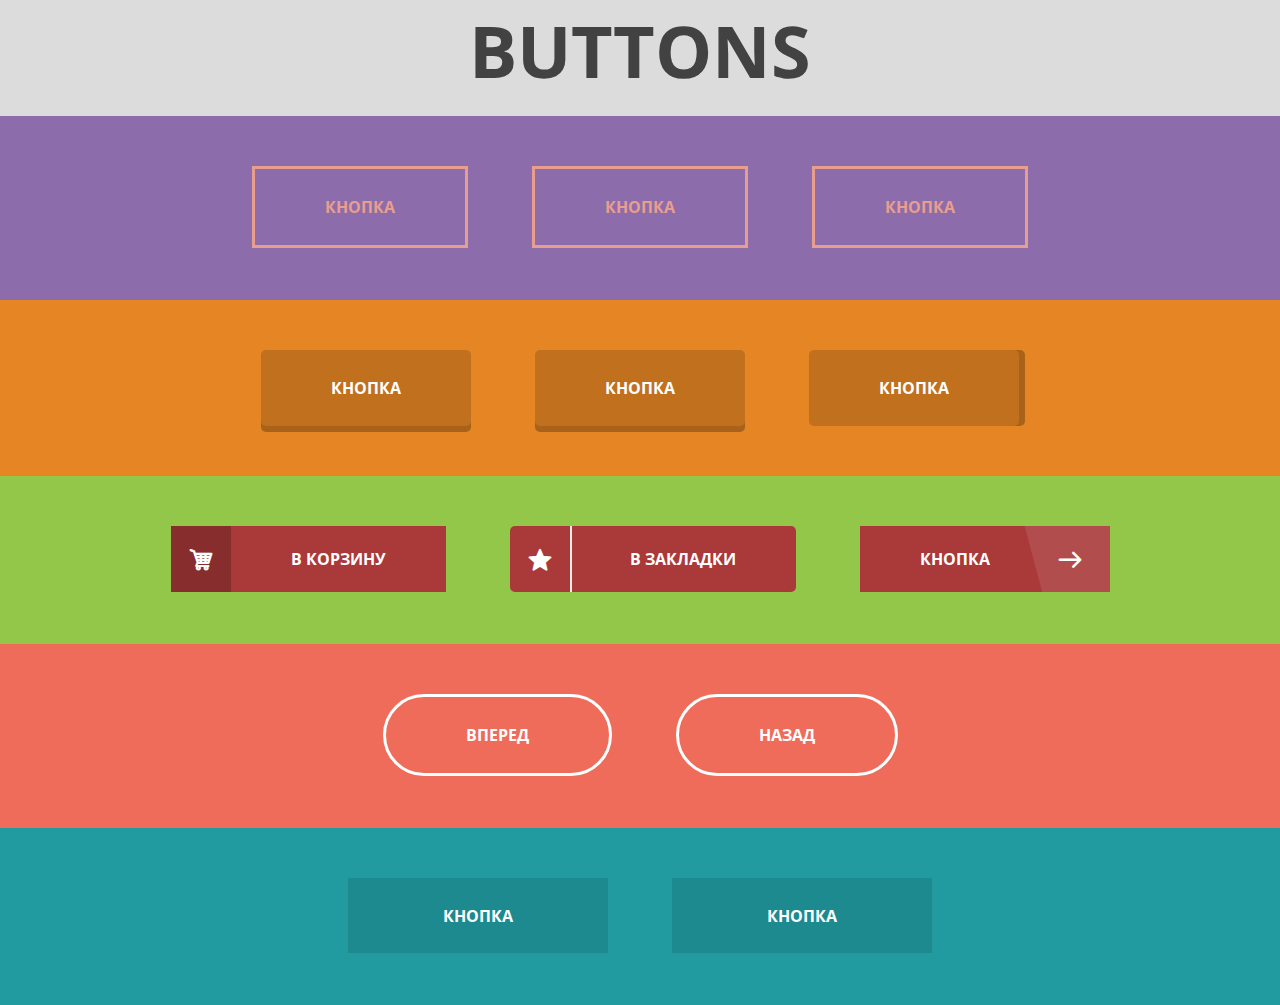
==== index.html @ 3eb0f20a "1" ====
<!DOCTYPE html>
<html lang="en">
<head>
	<meta charset="utf-8">
	<meta http-equiv="X-UA-Compatible" content="IE=edge">
	<meta name="viewport" content="width=device-width, initial-scale=1">
	<title>Home</title>
	<link href="css/style.css" rel="stylesheet">
	<link href='https://fonts.googleapis.com/css?family=Open+Sans:400,300,700,800' rel='stylesheet' type='text/css'>
	<link href='https://fonts.googleapis.com/css?family=Roboto:400,700,900,100,300,500' rel='stylesheet' type='text/css'>
	<link rel="stylesheet" type="text/css" href="fonts/flaticon.css">
</head>
<body>
	<div class="header">
		<h1>Buttons</h1>
	</div>
	<div class="section-1">
		<div class="button button-s1 button-s1-1">Кнопка</div>
		<div class="button button-s1 button-s1-2">Кнопка</div>
		<div class="button button-s1 button-s1-3">Кнопка</div>
	</div>
	<div class="section-2">
		<div class="button button-s2 button-s2-1">Кнопка</div>
		<div class="button button-s2 button-s2-2">Кнопка</div>
		<div class="button button-s2 button-s2-3">Кнопка</div>		
	</div>
	<div class="section-3">
		<div class="button button-s3 button-s3-1 icon-cart">В корзину</div>
		<div class="button button-s3 button-s3-2 icon-star">В закладки</div>
		<div class="button button-s3 button-s3-3 icon-arrow-right">Кнопка</div>		
	</div>
	<div class="section-4">
		<div class="button button-s4 button-s4-1 icon-arrow-right">Вперед</div>
		<div class="button button-s4 button-s4-2 icon-arrow-left">Назад</div>	
	</div>
	<div class="section-5">
		<div class="button button-s5 button-s5-1 icon-cart"><span>Кнопка</span></div>
		<div class="button button-s5 button-s5-2 icon-cart"><span>Кнопка</span></div>
	</div>
</body>
</html>
---- css/style.css ----
@charset "UTF-8";
/*********RESET**********/
html, body, div, span, applet, object, iframe,
h1, h2, h3, h4, h5, h6, p, blockquote, pre,
a, abbr, acronym, address, big, cite, code,
del, dfn, em, img, ins, kbd, q, s, samp,
small, strike, strong, sub, sup, tt, var,
b, u, i, center,
dl, dt, dd, ol, ul, li,
fieldset, form, label, legend,
table, caption, tbody, tfoot, thead, tr, th, td,
article, aside, canvas, details, embed,
figure, figcaption, footer, header, hgroup,
menu, nav, output, ruby, section, summary,
time, mark, audio, video {
  margin: 0;
  padding: 0;
  border: 0;
  font: inherit;
  font-size: 100%;
  vertical-align: baseline;
}

html {
  line-height: 1;
}

ol, ul {
  list-style: none;
}

table {
  border-collapse: collapse;
  border-spacing: 0;
}

caption, th, td {
  text-align: left;
  font-weight: normal;
  vertical-align: middle;
}

q, blockquote {
  quotes: none;
}
q:before, q:after, blockquote:before, blockquote:after {
  content: "";
  content: none;
}

a img {
  border: none;
}

article, aside, details, figcaption, figure, footer, header, hgroup, main, menu, nav, section, summary {
  display: block;
}

/*********FONTS**********/
/*********BASE***********/
html, body, div, span, iframe,
h1, h2, h3, h4, h5, h6, p, blockquote, pre,
a, address, big, cite, code,
img, b, u, i, dl, dt, dd, ol, ul, li,
fieldset, form, label, table, tr, th, td,
input, textarea {
  box-sizing: border-box;
}

body {
  font-family: "Open Sans", Arial, sans-serif;
  color: #000;
  background-color: #dcdcdc;
}

img {
  max-width: 100%;
  height: auto;
  vertical-align: middle;
}

h1, h2, h3, h4 {
  font-family: "Open Sans", Arial, sans-serif;
  font-weight: 700;
  margin-bottom: 15px;
  line-height: 1.4;
}

h1 {
  font-size: 24px;
}

h2 {
  font-size: 20px;
}

h3 {
  font-size: 18px;
}

h4 {
  font-size: 14px;
}

p {
  font-size: 14px;
  line-height: 1.4;
  font-family: "Open Sans", Arial, sans-serif;
  font-weight: 300;
  color: #51514f;
  margin-bottom: 15px;
}

a {
  text-decoration: none;
  color: #000;
  transition: .2s;
}
a:hover {
  color: #000;
}

/*********LAYOUT*********/
.header {
  text-align: center;
}
.header h1 {
  font-size: 72px;
  text-transform: uppercase;
  color: #424242;
}

.section-1,
.section-2,
.section-3,
.section-4,
.section-5,
.section-6,
.section-7,
.section-8 {
  position: relative;
  z-index: 1;
  margin: 0 auto;
  padding: 50px 30px;
  text-align: center;
  cursor: default;
}

.section-1 {
  background-color: #8D6CAB;
}

.section-2 {
  background-color: #E68523;
}

.section-3 {
  background-color: #92C749;
}

.section-4 {
  background-color: #EF6C5A;
}

.section-5 {
  background-color: #219AA0;
}

.section-6 {
  background-color: #9D9FA1;
}

.section-7 {
  background-color: #EC9F48;
}

.section-8 {
  background-color: #4C792D;
}

.button {
  position: relative;
  display: inline-block;
  padding: 30px 70px;
  margin: 0 30px;
  background: none;
  cursor: pointer;
  text-transform: uppercase;
  font-weight: 700;
  transition: all 0.2s;
  -webkit-transition: all 0.2s;
}
.button:after {
  content: "";
  position: absolute;
  z-index: -1;
  transition: all 0.3s;
  -webkit-transition: all 0.3s;
}

.icon-cart:before,
.icon-star:before,
.icon-arrow-right:before,
.icon-arrow-left:before {
  font-family: 'flaticon';
}

.icon-cart:before {
  content: "";
}

.icon-star:before {
  content: "";
}

.icon-arrow-right:before {
  content: "";
}

.icon-arrow-left:before {
  content: "";
}

.button-s1 {
  border: 3px solid #E89E8F;
  color: #E89E8F;
}

.button-s1-1 {
  overflow: hidden;
}
.button-s1-1:after {
  top: 0;
  left: 0;
  height: 100%;
  width: 0%;
  background: #E89E8F;
}
.button-s1-1:hover {
  color: #8D6CAB;
}
.button-s1-1:hover:after {
  width: 100%;
}

.button-s1-2 {
  overflow: hidden;
}
.button-s1-2:after {
  top: 50%;
  left: 50%;
  width: 101%;
  height: 0;
  opacity: 0;
  background: #E89E8F;
  -webkit-transform: translateX(-50%) translateY(-50%);
  transform: translateX(-50%) translateY(-50%);
}
.button-s1-2:hover, .button-s1-2:active {
  color: #8D6CAB;
}
.button-s1-2:hover:after {
  height: 75%;
  opacity: 1;
}
.button-s1-2:active:after {
  height: 130%;
}

.button-s1-3 {
  overflow: hidden;
}
.button-s1-3:after {
  width: 100%;
  height: 0;
  top: 50%;
  left: 50%;
  background: #E89E8F;
  opacity: 0;
  -webkit-transform: translateX(-50%) translateY(-50%) rotate(45deg);
  transform: translateX(-50%) translateY(-50%) rotate(45deg);
}
.button-s1-3:hover, .button-s1-3:active {
  color: #8D6CAB;
}
.button-s1-3:hover:after {
  height: 210%;
  opacity: 1;
}
.button-s1-3:active:after {
  height: 300%;
  opacity: 1;
}

.button-s2 {
  background: #c1701d;
  color: #fff;
  box-shadow: 0 6px #a8621a;
  transition: none;
}

.button-s2-1 {
  border-radius: 5px;
}
.button-s2-1:hover {
  box-shadow: 0 4px #a8621a;
  top: 2px;
}
.button-s2-1:active {
  box-shadow: 0 0px #a8621a;
  top: 6px;
}

.button-s2-2 {
  border-radius: 5px;
}
.button-s2-2:hover {
  box-shadow: 0 8px #a8621a;
  top: -2px;
}
.button-s2-2:active {
  box-shadow: 0 0px #a8621a;
  top: 6px;
}

.button-s2-3 {
  border-radius: 5px;
  box-shadow: 6px 0 #a8621a;
}
.button-s2-3:hover {
  box-shadow: 4px 0 #a8621a;
  left: 2px;
}
.button-s2-3:active {
  box-shadow: 0 0 #a8621a;
  left: 6px;
}

.button-s3 {
  background: #AA3939;
  color: #fff;
}
.button-s3:before {
  position: absolute;
  height: 100%;
  left: 0;
  top: 0;
  line-height: 3;
  font-size: 140%;
  width: 60px;
}
.button-s3:hover {
  background: #983939;
}
.button-s3:active {
  background: #803939;
  top: 2px;
}

.button-s3-1 {
  overflow: hidden;
  padding: 25px 60px 25px 120px;
}
.button-s3-1:before {
  background: rgba(0, 0, 0, 0.2);
}

.button-s3-2 {
  overflow: hidden;
  border-radius: 5px;
  padding: 25px 60px 25px 120px;
}
.button-s3-2:before {
  border-right: 2px solid rgba(255, 255, 255, 0.9);
}

.button-s3-3 {
  overflow: hidden;
  padding: 25px 120px 25px 60px;
}
.button-s3-3:before {
  left: auto;
  right: 10px;
}
.button-s3-3:after {
  top: 30%;
  left: 90%;
  height: 160%;
  width: 50%;
  background: rgba(255, 255, 255, 0.1);
  z-index: 1;
  -webkit-transform: translateX(-50%) translateY(-50%) rotate(75deg);
  transform: translateX(-50%) translateY(-50%) rotate(75deg);
}
.button-s3-3:hover:after {
  left: 85%;
}
.button-s3-3:active:after {
  left: 160%;
}

.button-s4 {
  border: 3px solid #fff;
  color: #fff;
  border-radius: 50px;
  overflow: hidden;
  padding: 30px 80px 30px 80px;
}
.button-s4:hover {
  background: #D04333;
}
.button-s4:active {
  border-color: #8C2B20;
  color: #8C2B20;
}
.button-s4:before {
  position: absolute;
}
.button-s4:before {
  position: absolute;
  height: 100%;
  color: #fff;
  line-height: 77px;
  -webkit-transition: all 0.3s;
  transition: all 0.3s;
}
.button-s4:active:before {
  color: #8C2B20;
}

.button-s4-1:before {
  top: 0;
  left: 130%;
}
.button-s4-1:hover:before {
  left: 80%;
}

.button-s4-2:before {
  top: 0;
  right: 130%;
}
.button-s4-2:hover:before {
  right: 80%;
}

.button-s5 {
  background: #1d8a90;
  color: #fff;
  height: 75px;
  min-width: 260px;
  font-size: 16px;
  overflow: hidden;
}
.button-s5 span {
  display: inline-block;
  width: 100%;
  height: 100%;
  -webkit-transition: all 0.3s;
  transition: all 0.3s;
  transition: all 0.3s;
}
.button-s5:before {
  position: absolute;
  width: 100%;
  height: 100%;
  line-height: 2.5;
  font-size: 180%;
  -webkit-transition: all 0.3s;
  transition: all 0.3s;
}
.button-s5:active {
  background: #26acb3;
  top: 2px;
}
.button-s5:active:before {
  color: #219AA0;
}

.button-s5-1:hover span {
  -webkit-transform: translateY(300%);
  transform: translateY(300%);
}

.button-s5-1:before {
  left: 0;
  top: -100%;
}

.button-s5-1:hover:before {
  top: 0;
}

.button-s5-2:hover span {
  -webkit-transform: translateX(200%);
  transform: translateX(200%);
}

.button-s5-2:before {
  left: -100%;
  top: 0;
}

.button-s5-2:hover:before {
  left: 0;
}

/********SECTIONS********/
/*********OTHER*********/
---- fonts/flaticon.css ----
/*
  	Flaticon icon font: Flaticon
  	Creation date: 13/06/2016 21:20
  	*/

@font-face {
  font-family: "Flaticon";
  src: url("./Flaticon.eot");
  src: url("./Flaticon.eot?#iefix") format("embedded-opentype"),
       url("./Flaticon.woff") format("woff"),
       url("./Flaticon.ttf") format("truetype"),
       url("./Flaticon.svg#Flaticon") format("svg");
  font-weight: normal;
  font-style: normal;
}

@media screen and (-webkit-min-device-pixel-ratio:0) {
  @font-face {
    font-family: "Flaticon";
    src: url("./Flaticon.svg#Flaticon") format("svg");
  }
}

[class^="flaticon-"]:before, [class*=" flaticon-"]:before,
[class^="flaticon-"]:after, [class*=" flaticon-"]:after {   
  font-family: Flaticon;
        font-size: 20px;
font-style: normal;
margin-left: 20px;
}

.flaticon-back:before { content: "\f100"; }
.flaticon-bars:before { content: "\f101"; }
.flaticon-behance-logo:before { content: "\f102"; }
.flaticon-cancel:before { content: "\f103"; }
.flaticon-circle:before { content: "\f104"; }
.flaticon-contacts-social-network:before { content: "\f105"; }
.flaticon-dates:before { content: "\f106"; }
.flaticon-down-arrow:before { content: "\f107"; }
.flaticon-dribbble:before { content: "\f108"; }
.flaticon-earth:before { content: "\f109"; }
.flaticon-facebook-logo:before { content: "\f10a"; }
.flaticon-google-plus:before { content: "\f10b"; }
.flaticon-google-plus-symbol:before { content: "\f10c"; }
.flaticon-heart:before { content: "\f10d"; }
.flaticon-instagram-social-network-logo-of-photo-camera:before { content: "\f10e"; }
.flaticon-left-arrow:before { content: "\f10f"; }
.flaticon-left-arrow-1:before { content: "\f110"; }
.flaticon-link-symbol:before { content: "\f111"; }
.flaticon-linkedin-letters:before { content: "\f112"; }
.flaticon-linkedin-logo:before { content: "\f113"; }
.flaticon-mail:before { content: "\f114"; }
.flaticon-musica-searcher:before { content: "\f115"; }
.flaticon-next:before { content: "\f116"; }
.flaticon-note-paper-square-and-a-pencil:before { content: "\f117"; }
.flaticon-phone-receiver:before { content: "\f118"; }
.flaticon-photo:before { content: "\f119"; }
.flaticon-right-arrow:before { content: "\f11a"; }
.flaticon-right-arrow-1:before { content: "\f11b"; }
.flaticon-shopping-cart-of-checkered-design:before { content: "\f11c"; }
.flaticon-small-rocket-ship-silhouette:before { content: "\f11d"; }
.flaticon-social:before { content: "\f11e"; }
.flaticon-star:before { content: "\f11f"; }
.flaticon-technology:before { content: "\f120"; }
.flaticon-youtube-logo:before { content: "\f121"; }
.flaticon-zoom-in:before { content: "\f122"; }
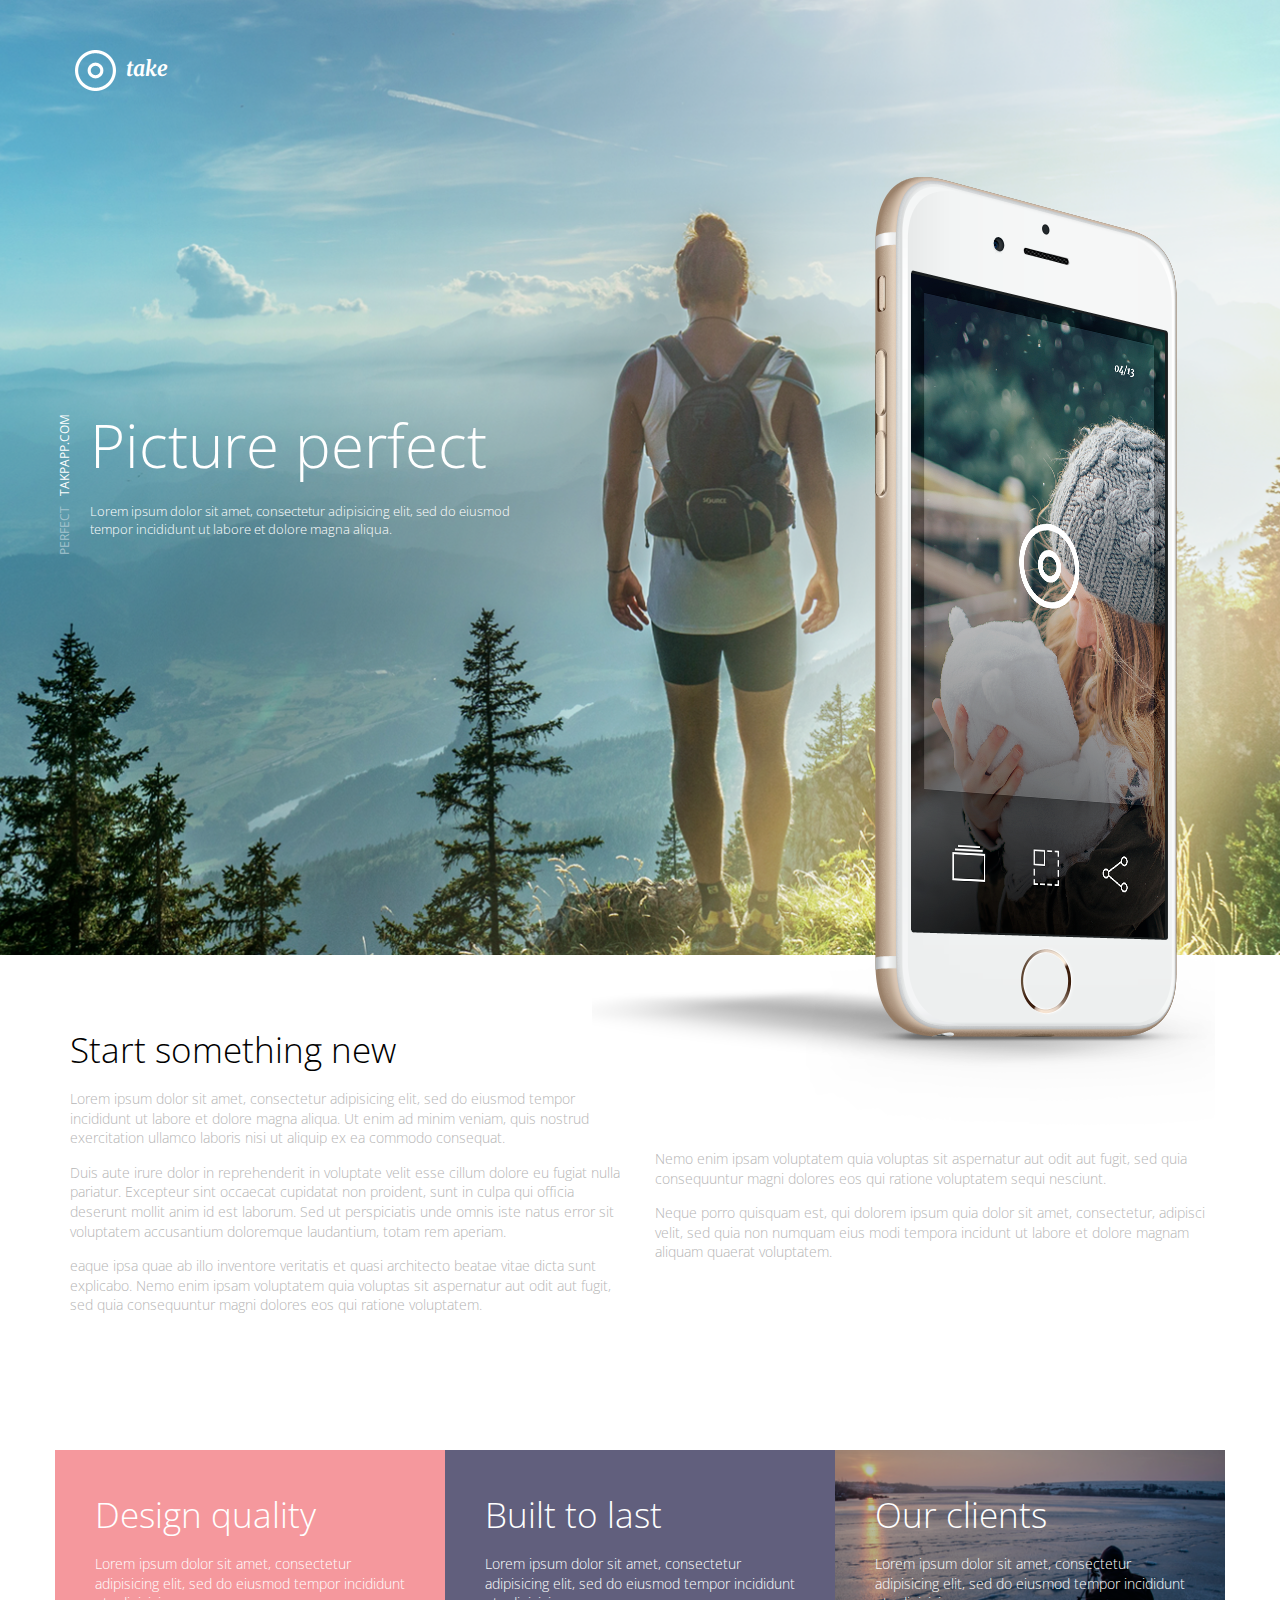
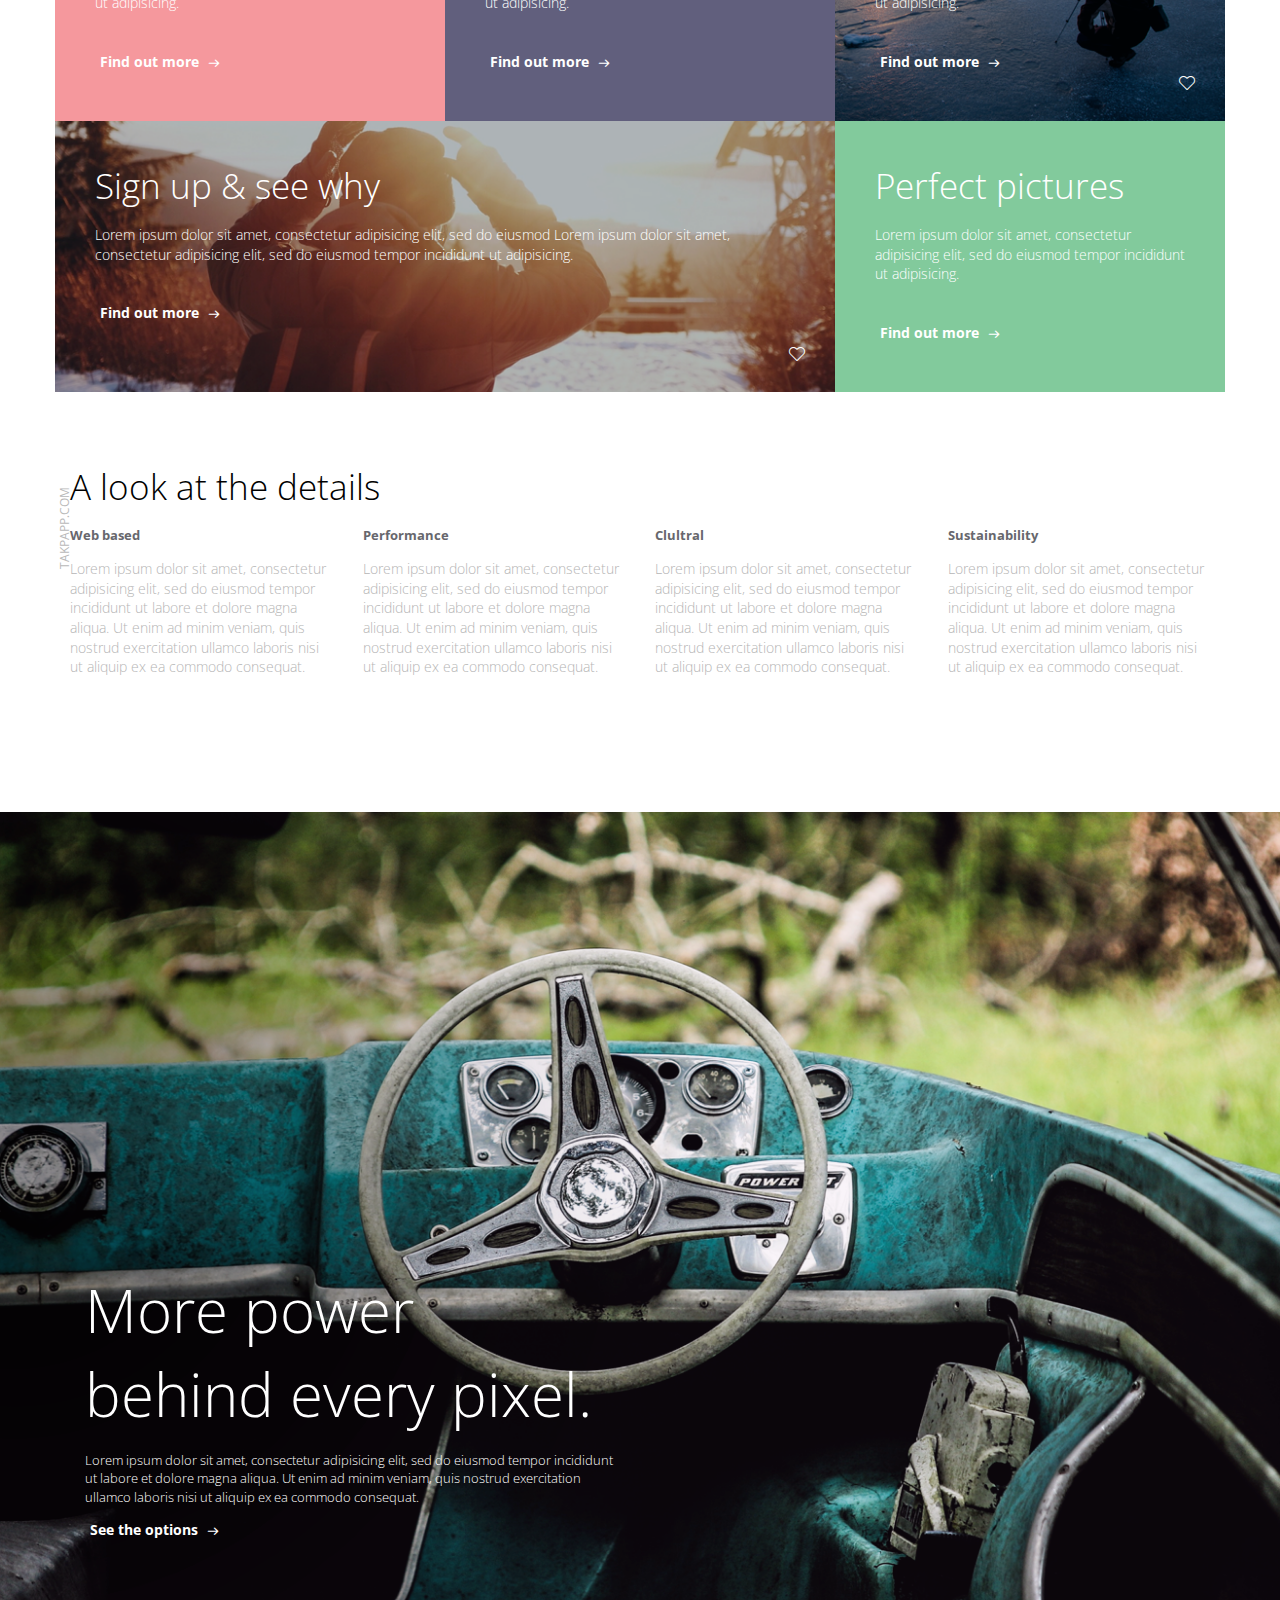
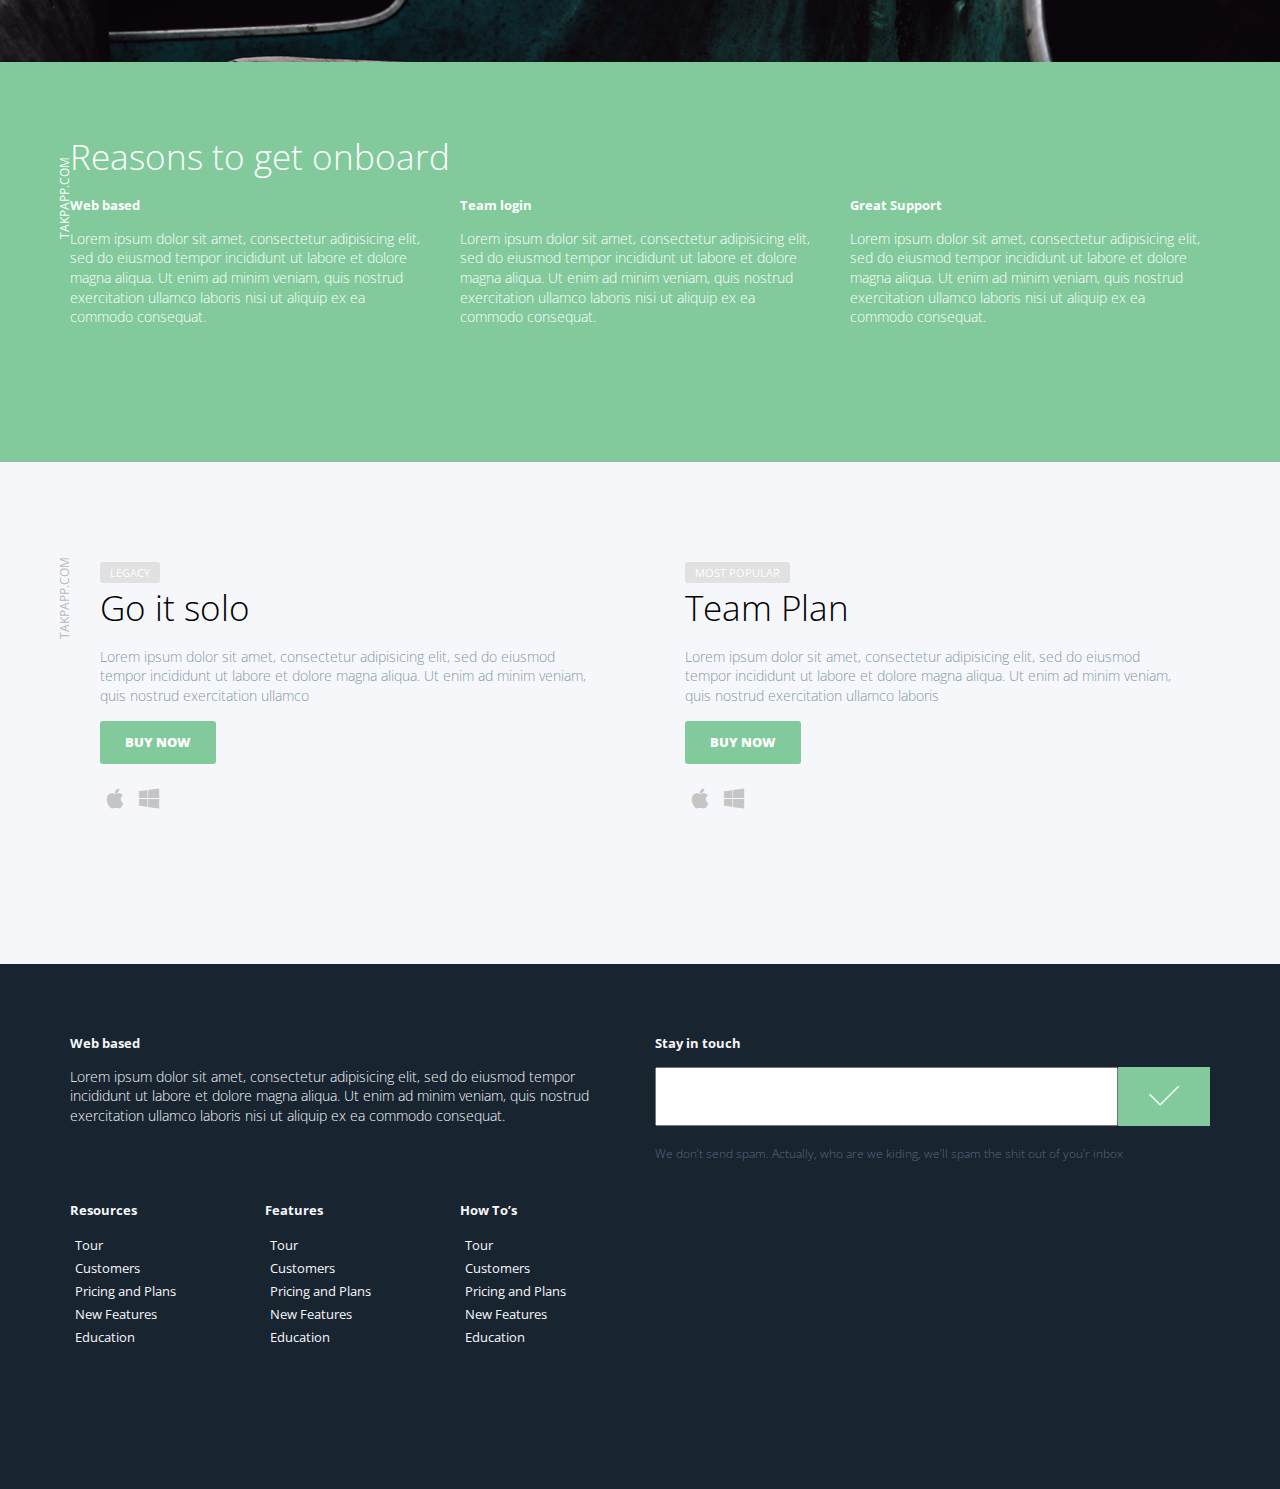
==== commit 45424341: "take" ====
--- a/index.html
+++ b/index.html
@@ -4,38 +4,278 @@
 	<meta charset="utf-8">
 	<meta http-equiv="X-UA-Compatible" content="IE=edge">
 	<meta name="viewport" content="width=device-width, initial-scale=1">
-	<title>Home</title>
+	<title>Take</title>
 	<link href="css/style.css" rel="stylesheet">
-	<link href='https://fonts.googleapis.com/css?family=Open+Sans:400,300,700,800' rel='stylesheet' type='text/css'>
-	<link href='https://fonts.googleapis.com/css?family=Roboto:400,700,900,100,300,500' rel='stylesheet' type='text/css'>
+	<link href='https://fonts.googleapis.com/css?family=Open+Sans:400,600,700,800,300' rel='stylesheet' type='text/css'>
+	<link href='https://fonts.googleapis.com/css?family=Merriweather:400,700italic,300,700,400italic' rel='stylesheet' type='text/css'>
 	<link rel="stylesheet" type="text/css" href="fonts/flaticon.css">
 </head>
 <body>
 	<div class="header">
-		<h1>Buttons</h1>
-	</div>
-	<div class="section-1">
-		<div class="button button-s1 button-s1-1">Кнопка</div>
-		<div class="button button-s1 button-s1-2">Кнопка</div>
-		<div class="button button-s1 button-s1-3">Кнопка</div>
-	</div>
-	<div class="section-2">
-		<div class="button button-s2 button-s2-1">Кнопка</div>
-		<div class="button button-s2 button-s2-2">Кнопка</div>
-		<div class="button button-s2 button-s2-3">Кнопка</div>		
-	</div>
-	<div class="section-3">
-		<div class="button button-s3 button-s3-1 icon-cart">В корзину</div>
-		<div class="button button-s3 button-s3-2 icon-star">В закладки</div>
-		<div class="button button-s3 button-s3-3 icon-arrow-right">Кнопка</div>		
-	</div>
-	<div class="section-4">
-		<div class="button button-s4 button-s4-1 icon-arrow-right">Вперед</div>
-		<div class="button button-s4 button-s4-2 icon-arrow-left">Назад</div>	
-	</div>
-	<div class="section-5">
-		<div class="button button-s5 button-s5-1 icon-cart"><span>Кнопка</span></div>
-		<div class="button button-s5 button-s5-2 icon-cart"><span>Кнопка</span></div>
+		<div class="container">
+			<div class="logo"><a href="#"><img src="img/logo.png" alt="logo">Take</a></div>
+		</div>
+	</div>
+	<div class="masthead">
+		<div class="side-label"><span>perfect</span>takpapp.com</div>
+			<div class="container">
+				<div class="masthead-holder">
+				<div class="phone-wrap">
+					<img src="img/phone.png" alt="phone">
+				</div>
+				<div class="masthead-wrap">
+					<h1 class="masthead-heading">Picture perfect</h1>
+					<div class="masthead-text">
+						<p>Lorem ipsum dolor sit amet, consectetur adipisicing elit, sed do eiusmod tempor 	incididunt ut labore et dolore magna aliqua.</p>
+					</div>
+				</div>
+			</div>
+		</div>
+	</div>
+	<div class="start-new">
+		<div class="container">
+			<h1 class="content-head">Start something new</h1>
+			<div class="row">
+				<div class="col-left col-md-6">
+					<div class="content-text">
+						<p>Lorem ipsum dolor sit amet, consectetur adipisicing elit, sed do eiusmod tempor 	incididunt ut labore et dolore magna aliqua. Ut enim ad minim veniam, quis nostrud 	exercitation ullamco laboris nisi ut aliquip ex ea commodo consequat.</p>
+						<p>
+						Duis aute irure dolor in reprehenderit in voluptate velit esse cillum dolore eu fugiat 	nulla pariatur. Excepteur sint occaecat cupidatat non proident, sunt in culpa qui 	officia deserunt mollit anim id est laborum. Sed ut perspiciatis unde omnis iste natus 	error sit voluptatem accusantium doloremque laudantium, totam rem aperiam.
+						</p>
+						<p>
+						eaque ipsa quae ab illo inventore veritatis et quasi architecto beatae vitae dicta sunt 	explicabo. Nemo enim ipsam voluptatem quia voluptas sit aspernatur aut odit aut fugit, 	sed quia consequuntur magni dolores eos qui ratione voluptatem.
+						</p>
+					</div>
+				</div>
+				<div class="col-right col-md-6">
+					<div class="content-text">
+						<p>Nemo enim ipsam voluptatem quia voluptas sit aspernatur aut odit aut fugit, sed quia consequuntur magni dolores eos qui ratione voluptatem sequi nesciunt.</p>
+						<p>
+						Neque porro quisquam est, qui dolorem ipsum quia dolor sit amet, consectetur, adipisci velit, sed quia non numquam eius modi tempora incidunt ut labore et dolore magnam aliquam quaerat voluptatem.
+						</p>
+					</div>
+				</div>
+			</div>
+		</div>
+	</div>
+	<div class="design">
+		<div class="container">
+			<div class="row">
+				<div class="design-block rose col-md-4">
+					<h1 class="content-head">Design quality</h1>
+					<div class="content-text">
+						<p>Lorem ipsum dolor sit amet, consectetur adipisicing elit, sed do eiusmod tempor 	incididunt ut adipisicing.</p>
+					</div>
+					<div class="read-more"><a href="#">Find out more</a></div>
+				</div>
+				<div class="design-block purple col-md-4">
+					<h1 class="content-head">Built to last</h1>
+					<div class="content-text">
+						<p>Lorem ipsum dolor sit amet, consectetur adipisicing elit, sed do eiusmod tempor 	incididunt ut adipisicing.</p>
+					</div>
+					<div class="read-more"><a href="#">Find out more</a></div>
+				</div>
+				<div class="design-block col-md-4">
+					<div class="design-img-wrap">
+						<img src="img/small.png" alt="small">
+					</div>
+					<h1 class="content-head">Our clients</h1>
+					<div class="content-text">
+						<p>Lorem ipsum dolor sit amet, consectetur adipisicing elit, sed do eiusmod tempor 	incididunt ut adipisicing.</p>
+					</div>
+					<div class="read-more"><a href="#">Find out more</a></div>
+					<div class="like"><a href="#"></a></div>
+				</div>
+			</div>
+			<div class="row">
+				<div  class="design-block col-md-8">
+					<div class="design-img-wrap">
+						<img src="img/large.png" alt="large">
+					</div>
+					<h1 class="content-head">Sign up & see why</h1>
+					<div class="content-text">
+						<p>Lorem ipsum dolor sit amet, consectetur adipisicing elit, sed do eiusmod Lorem ipsum dolor sit amet, consectetur adipisicing elit, sed do eiusmod tempor 	incididunt ut adipisicing.</p>
+					</div>
+					<div class="read-more"><a href="#">Find out more</a></div>
+					<div class="like"><a href="#"></a></div>
+				</div>
+				<div  class="design-block green col-md-4">
+					<h1 class="content-head">Perfect pictures</h1>
+					<div class="content-text">
+						<p>Lorem ipsum dolor sit amet, consectetur adipisicing elit, sed do eiusmod tempor 	incididunt ut adipisicing.</p>
+					</div>
+					<div class="read-more"><a href="#">Find out more</a></div>
+				</div>
+			</div>
+		</div>
+	</div>
+	<div class="details">
+		<div class="side-label">takpapp.com</div>
+		<div class="container">
+			<h1 class="content-head">A look at the details</h1>
+			<div class="row">
+				<div class="col-md-3">
+					<div class="content-text">
+						<h2 class="content-subhead">Web based</h2>
+						<p>Lorem ipsum dolor sit amet, consectetur adipisicing elit, sed do eiusmod tempor 	incididunt ut labore et dolore magna aliqua. Ut enim ad minim veniam, quis nostrud 	exercitation ullamco laboris nisi ut aliquip ex ea commodo consequat.</p>
+					</div>
+				</div>
+				<div class="col-md-3">
+					<div class="content-text">
+						<h2 class="content-subhead">Performance</h2>
+						<p>Lorem ipsum dolor sit amet, consectetur adipisicing elit, sed do eiusmod tempor 	incididunt ut labore et dolore magna aliqua. Ut enim ad minim veniam, quis nostrud 	exercitation ullamco laboris nisi ut aliquip ex ea commodo consequat.</p>
+					</div>
+				</div>
+				<div class="col-md-3">
+					<div class="content-text">
+						<h2 class="content-subhead">Clultral</h2>
+						<p>Lorem ipsum dolor sit amet, consectetur adipisicing elit, sed do eiusmod tempor 	incididunt ut labore et dolore magna aliqua. Ut enim ad minim veniam, quis nostrud 	exercitation ullamco laboris nisi ut aliquip ex ea commodo consequat.</p>
+					</div>
+				</div>
+				<div class="col-md-3">
+					<div class="content-text">
+						<h2 class="content-subhead">Sustainability</h2>
+						<p>Lorem ipsum dolor sit amet, consectetur adipisicing elit, sed do eiusmod tempor 	incididunt ut labore et dolore magna aliqua. Ut enim ad minim veniam, quis nostrud 	exercitation ullamco laboris nisi ut aliquip ex ea commodo consequat.</p>
+					</div>
+				</div>
+			</div>
+		</div>
+	</div>
+	<div class="more-power">
+		<div class="container">
+			<div class="power-wrap">
+				<h1 class="masthead-heading">More power behind every pixel.</h1>
+				<div class="masthead-text">
+					<p>Lorem ipsum dolor sit amet, consectetur adipisicing elit, sed do eiusmod tempor incididunt ut labore et dolore magna aliqua. Ut enim ad minim veniam, quis nostrud exercitation ullamco laboris nisi ut aliquip ex ea commodo consequat.</p>
+					<div class="read-more"><a href="#">See the options</a></div>
+				</div>
+			</div>
+		</div>
+	</div>
+	<div class="reasones">
+		<div class="side-label">takpapp.com</div>
+		<div class="container">
+			<h1 class="content-head">Reasons to get onboard</h1>
+			<div class="row">
+				<div class="col-md-4">
+					<div class="content-text">
+						<h2 class="content-subhead">Web based</h2>
+						<p>Lorem ipsum dolor sit amet, consectetur adipisicing elit, sed do eiusmod tempor 	incididunt ut labore et dolore magna aliqua. Ut enim ad minim veniam, quis nostrud 	exercitation ullamco laboris nisi ut aliquip ex ea commodo consequat.</p>
+					</div>
+				</div>
+				<div class="col-md-4">
+					<div class="content-text">
+						<h2 class="content-subhead">Team login</h2>
+						<p>Lorem ipsum dolor sit amet, consectetur adipisicing elit, sed do eiusmod tempor 	incididunt ut labore et dolore magna aliqua. Ut enim ad minim veniam, quis nostrud 	exercitation ullamco laboris nisi ut aliquip ex ea commodo consequat.</p>
+					</div>
+				</div>
+				<div class="col-md-4">
+					<div class="content-text">
+						<h2 class="content-subhead">Great Support</h2>
+						<p>Lorem ipsum dolor sit amet, consectetur adipisicing elit, sed do eiusmod tempor 	incididunt ut labore et dolore magna aliqua. Ut enim ad minim veniam, quis nostrud 	exercitation ullamco laboris nisi ut aliquip ex ea commodo consequat.</p>
+					</div>
+				</div>
+			</div>
+		</div>
+	</div>
+	<div class="buy-plan">
+		<div class="side-label">takpapp.com</div>
+		<div class="container">
+			<div class="row">
+				<div class="col-md-6">
+					<div class="content-holder">
+						<div class="meta">legacy</div>
+						<div class="content-text">
+							<h2 class="content-head">Go it solo</h2>
+							<p>Lorem ipsum dolor sit amet, consectetur adipisicing elit, sed do eiusmod tempor incididunt ut labore et dolore magna aliqua. Ut enim ad minim veniam, quis nostrud exercitation ullamco</p>
+							<div class="button-wrap"><a class="button button-green" href="#">buy now</a></div>
+							<div class="platforms">
+								<ul>
+									<li class="icon-apple"><a href="#"></a></li>
+									<li class="icon-windows"><a href="#"></a></li>
+								</ul>
+							</div>
+						</div>
+					</div>
+				</div>
+				<div class="col-md-6">
+					<div class="content-holder">
+						<div class="meta">most popular</div>
+						<div class="content-text">
+							<h2 class="content-head">Team Plan</h2>
+							<p>Lorem ipsum dolor sit amet, consectetur adipisicing elit, sed do eiusmod tempor incididunt ut labore et dolore magna aliqua. Ut enim ad minim veniam, quis nostrud exercitation ullamco laboris</p>
+							<div class="button-wrap"><a class="button button-green" href="#">buy now</a></div>
+							<div class="platforms">
+								<ul>
+									<li class="icon-apple"><a href="#"></a></li>
+									<li class="icon-windows"><a href="#"></a></li>
+								</ul>
+							</div>
+						</div>
+					</div>
+				</div>
+			</div>
+		</div>
+	</div>
+	<div class="footer">
+		<div class="container">
+			<div class="row">
+				<div class="col-md-6">
+					<div class="content-text">
+						<h2 class="content-subhead">Web based</h2>
+						<p>Lorem ipsum dolor sit amet, consectetur adipisicing elit, sed do eiusmod tempor 	incididunt ut labore et dolore magna aliqua. Ut enim ad minim veniam, quis nostrud 	exercitation ullamco laboris nisi ut aliquip ex ea commodo consequat.</p>
+					</div>
+					<div class="footer-nav-wrap">
+							<div class="row">
+								<div class="col-sm-4 col-md-4">
+									<h2 class="content-subhead">Resources</h2>
+									<ul class="footer-nav">
+										<li><a href="#">Tour</a></li>
+										<li><a href="#">Customers</a></li>
+										<li><a href="#">Pricing and Plans</a></li>
+										<li><a href="#">New Features</a></li>
+										<li><a href="#">Education</a></li>
+									</ul>
+								</div>
+								<div class="col-sm-4 col-md-4">
+								<h2 class="content-subhead">Features</h2>
+								<ul class="footer-nav">
+									<li><a href="#">Tour</a></li>
+									<li><a href="#">Customers</a></li>
+									<li><a href="#">Pricing and Plans</a></li>
+									<li><a href="#">New Features</a></li>
+									<li><a href="#">Education</a></li>
+								</ul>
+								</div>
+								<div class="col-sm-4 col-md-4">
+								<h2 class="content-subhead">How To’s</h2>
+								<ul class="footer-nav">
+									<li><a href="#">Tour</a></li>
+									<li><a href="#">Customers</a></li>
+									<li><a href="#">Pricing and Plans</a></li>
+									<li><a href="#">New Features</a></li>
+									<li><a href="#">Education</a></li>
+								</ul>
+								</div>
+							</div>
+					</div>
+				</div>
+				<div class="col-md-6">
+					<h2 class="content-subhead">Stay in touch</h2>
+					<div class="form-wrap">
+						<form action="">
+								<input class="col-xs-10" type="email">
+								<button class="email-submit col-xs-2"></button>
+						</form>
+					</div>
+					<div class="spam-text">
+						<p>We don’t send spam. Actually, who are we kiding, we’ll spam 
+						the shit out of you’r inbox
+						</p>
+					</div>
+				</div>
+			</div>
+		</div>
 	</div>
 </body>
 </html>--- a/css/style.css
+++ b/css/style.css
@@ -1,509 +1,1509 @@
-@charset "UTF-8";
-/*********RESET**********/
-html, body, div, span, applet, object, iframe,
-h1, h2, h3, h4, h5, h6, p, blockquote, pre,
-a, abbr, acronym, address, big, cite, code,
-del, dfn, em, img, ins, kbd, q, s, samp,
-small, strike, strong, sub, sup, tt, var,
-b, u, i, center,
-dl, dt, dd, ol, ul, li,
-fieldset, form, label, legend,
-table, caption, tbody, tfoot, thead, tr, th, td,
-article, aside, canvas, details, embed,
-figure, figcaption, footer, header, hgroup,
-menu, nav, output, ruby, section, summary,
-time, mark, audio, video {
-  margin: 0;
-  padding: 0;
-  border: 0;
-  font: inherit;
-  font-size: 100%;
-  vertical-align: baseline;
-}
-
-html {
-  line-height: 1;
-}
-
-ol, ul {
-  list-style: none;
-}
-
-table {
-  border-collapse: collapse;
-  border-spacing: 0;
-}
-
-caption, th, td {
-  text-align: left;
-  font-weight: normal;
-  vertical-align: middle;
-}
-
-q, blockquote {
-  quotes: none;
-}
-q:before, q:after, blockquote:before, blockquote:after {
-  content: "";
-  content: none;
-}
-
-a img {
-  border: none;
-}
-
-article, aside, details, figcaption, figure, footer, header, hgroup, main, menu, nav, section, summary {
-  display: block;
-}
-
-/*********FONTS**********/
-/*********BASE***********/
-html, body, div, span, iframe,
-h1, h2, h3, h4, h5, h6, p, blockquote, pre,
-a, address, big, cite, code,
-img, b, u, i, dl, dt, dd, ol, ul, li,
-fieldset, form, label, table, tr, th, td,
-input, textarea {
-  box-sizing: border-box;
-}
-
-body {
-  font-family: "Open Sans", Arial, sans-serif;
-  color: #000;
-  background-color: #dcdcdc;
-}
-
-img {
-  max-width: 100%;
-  height: auto;
-  vertical-align: middle;
-}
-
-h1, h2, h3, h4 {
-  font-family: "Open Sans", Arial, sans-serif;
-  font-weight: 700;
-  margin-bottom: 15px;
-  line-height: 1.4;
-}
-
-h1 {
-  font-size: 24px;
-}
-
-h2 {
-  font-size: 20px;
-}
-
-h3 {
-  font-size: 18px;
-}
-
-h4 {
-  font-size: 14px;
-}
-
-p {
-  font-size: 14px;
-  line-height: 1.4;
-  font-family: "Open Sans", Arial, sans-serif;
-  font-weight: 300;
-  color: #51514f;
-  margin-bottom: 15px;
-}
-
-a {
-  text-decoration: none;
-  color: #000;
-  transition: .2s;
-}
-a:hover {
-  color: #000;
-}
-
-/*********LAYOUT*********/
-.header {
-  text-align: center;
-}
-.header h1 {
-  font-size: 72px;
-  text-transform: uppercase;
-  color: #424242;
-}
-
-.section-1,
-.section-2,
-.section-3,
-.section-4,
-.section-5,
-.section-6,
-.section-7,
-.section-8 {
-  position: relative;
-  z-index: 1;
-  margin: 0 auto;
-  padding: 50px 30px;
-  text-align: center;
-  cursor: default;
-}
-
-.section-1 {
-  background-color: #8D6CAB;
-}
-
-.section-2 {
-  background-color: #E68523;
-}
-
-.section-3 {
-  background-color: #92C749;
-}
-
-.section-4 {
-  background-color: #EF6C5A;
-}
-
-.section-5 {
-  background-color: #219AA0;
-}
-
-.section-6 {
-  background-color: #9D9FA1;
-}
-
-.section-7 {
-  background-color: #EC9F48;
-}
-
-.section-8 {
-  background-color: #4C792D;
-}
-
-.button {
-  position: relative;
-  display: inline-block;
-  padding: 30px 70px;
-  margin: 0 30px;
-  background: none;
-  cursor: pointer;
-  text-transform: uppercase;
-  font-weight: 700;
-  transition: all 0.2s;
-  -webkit-transition: all 0.2s;
-}
-.button:after {
-  content: "";
-  position: absolute;
-  z-index: -1;
-  transition: all 0.3s;
-  -webkit-transition: all 0.3s;
-}
-
-.icon-cart:before,
-.icon-star:before,
-.icon-arrow-right:before,
-.icon-arrow-left:before {
-  font-family: 'flaticon';
-}
-
-.icon-cart:before {
-  content: "";
-}
-
-.icon-star:before {
-  content: "";
-}
-
-.icon-arrow-right:before {
-  content: "";
-}
-
-.icon-arrow-left:before {
-  content: "";
-}
-
-.button-s1 {
-  border: 3px solid #E89E8F;
-  color: #E89E8F;
-}
-
-.button-s1-1 {
-  overflow: hidden;
-}
-.button-s1-1:after {
-  top: 0;
-  left: 0;
-  height: 100%;
-  width: 0%;
-  background: #E89E8F;
-}
-.button-s1-1:hover {
-  color: #8D6CAB;
-}
-.button-s1-1:hover:after {
-  width: 100%;
-}
-
-.button-s1-2 {
-  overflow: hidden;
-}
-.button-s1-2:after {
-  top: 50%;
-  left: 50%;
-  width: 101%;
-  height: 0;
-  opacity: 0;
-  background: #E89E8F;
-  -webkit-transform: translateX(-50%) translateY(-50%);
-  transform: translateX(-50%) translateY(-50%);
-}
-.button-s1-2:hover, .button-s1-2:active {
-  color: #8D6CAB;
-}
-.button-s1-2:hover:after {
-  height: 75%;
-  opacity: 1;
-}
-.button-s1-2:active:after {
-  height: 130%;
-}
-
-.button-s1-3 {
-  overflow: hidden;
-}
-.button-s1-3:after {
-  width: 100%;
-  height: 0;
-  top: 50%;
-  left: 50%;
-  background: #E89E8F;
-  opacity: 0;
-  -webkit-transform: translateX(-50%) translateY(-50%) rotate(45deg);
-  transform: translateX(-50%) translateY(-50%) rotate(45deg);
-}
-.button-s1-3:hover, .button-s1-3:active {
-  color: #8D6CAB;
-}
-.button-s1-3:hover:after {
-  height: 210%;
-  opacity: 1;
-}
-.button-s1-3:active:after {
-  height: 300%;
-  opacity: 1;
-}
-
-.button-s2 {
-  background: #c1701d;
-  color: #fff;
-  box-shadow: 0 6px #a8621a;
-  transition: none;
-}
-
-.button-s2-1 {
-  border-radius: 5px;
-}
-.button-s2-1:hover {
-  box-shadow: 0 4px #a8621a;
-  top: 2px;
-}
-.button-s2-1:active {
-  box-shadow: 0 0px #a8621a;
-  top: 6px;
-}
-
-.button-s2-2 {
-  border-radius: 5px;
-}
-.button-s2-2:hover {
-  box-shadow: 0 8px #a8621a;
-  top: -2px;
-}
-.button-s2-2:active {
-  box-shadow: 0 0px #a8621a;
-  top: 6px;
-}
-
-.button-s2-3 {
-  border-radius: 5px;
-  box-shadow: 6px 0 #a8621a;
-}
-.button-s2-3:hover {
-  box-shadow: 4px 0 #a8621a;
-  left: 2px;
-}
-.button-s2-3:active {
-  box-shadow: 0 0 #a8621a;
-  left: 6px;
-}
-
-.button-s3 {
-  background: #AA3939;
-  color: #fff;
-}
-.button-s3:before {
-  position: absolute;
-  height: 100%;
-  left: 0;
-  top: 0;
-  line-height: 3;
-  font-size: 140%;
-  width: 60px;
-}
-.button-s3:hover {
-  background: #983939;
-}
-.button-s3:active {
-  background: #803939;
-  top: 2px;
-}
-
-.button-s3-1 {
-  overflow: hidden;
-  padding: 25px 60px 25px 120px;
-}
-.button-s3-1:before {
-  background: rgba(0, 0, 0, 0.2);
-}
-
-.button-s3-2 {
-  overflow: hidden;
-  border-radius: 5px;
-  padding: 25px 60px 25px 120px;
-}
-.button-s3-2:before {
-  border-right: 2px solid rgba(255, 255, 255, 0.9);
-}
-
-.button-s3-3 {
-  overflow: hidden;
-  padding: 25px 120px 25px 60px;
-}
-.button-s3-3:before {
-  left: auto;
-  right: 10px;
-}
-.button-s3-3:after {
-  top: 30%;
-  left: 90%;
-  height: 160%;
-  width: 50%;
-  background: rgba(255, 255, 255, 0.1);
-  z-index: 1;
-  -webkit-transform: translateX(-50%) translateY(-50%) rotate(75deg);
-  transform: translateX(-50%) translateY(-50%) rotate(75deg);
-}
-.button-s3-3:hover:after {
-  left: 85%;
-}
-.button-s3-3:active:after {
-  left: 160%;
-}
-
-.button-s4 {
-  border: 3px solid #fff;
-  color: #fff;
-  border-radius: 50px;
-  overflow: hidden;
-  padding: 30px 80px 30px 80px;
-}
-.button-s4:hover {
-  background: #D04333;
-}
-.button-s4:active {
-  border-color: #8C2B20;
-  color: #8C2B20;
-}
-.button-s4:before {
-  position: absolute;
-}
-.button-s4:before {
-  position: absolute;
-  height: 100%;
-  color: #fff;
-  line-height: 77px;
-  -webkit-transition: all 0.3s;
-  transition: all 0.3s;
-}
-.button-s4:active:before {
-  color: #8C2B20;
-}
-
-.button-s4-1:before {
-  top: 0;
-  left: 130%;
-}
-.button-s4-1:hover:before {
-  left: 80%;
-}
-
-.button-s4-2:before {
-  top: 0;
-  right: 130%;
-}
-.button-s4-2:hover:before {
-  right: 80%;
-}
-
-.button-s5 {
-  background: #1d8a90;
-  color: #fff;
-  height: 75px;
-  min-width: 260px;
-  font-size: 16px;
-  overflow: hidden;
-}
-.button-s5 span {
-  display: inline-block;
-  width: 100%;
-  height: 100%;
-  -webkit-transition: all 0.3s;
-  transition: all 0.3s;
-  transition: all 0.3s;
-}
-.button-s5:before {
-  position: absolute;
-  width: 100%;
-  height: 100%;
-  line-height: 2.5;
-  font-size: 180%;
-  -webkit-transition: all 0.3s;
-  transition: all 0.3s;
-}
-.button-s5:active {
-  background: #26acb3;
-  top: 2px;
-}
-.button-s5:active:before {
-  color: #219AA0;
-}
-
-.button-s5-1:hover span {
-  -webkit-transform: translateY(300%);
-  transform: translateY(300%);
-}
-
-.button-s5-1:before {
-  left: 0;
-  top: -100%;
-}
-
-.button-s5-1:hover:before {
-  top: 0;
-}
-
-.button-s5-2:hover span {
-  -webkit-transform: translateX(200%);
-  transform: translateX(200%);
-}
-
-.button-s5-2:before {
-  left: -100%;
-  top: 0;
-}
-
-.button-s5-2:hover:before {
-  left: 0;
-}
-
-/********SECTIONS********/
-/*********OTHER*********/
+@charset "UTF-8";
+/*********RESET**********/
+html, body, div, span, applet, object, iframe,
+h1, h2, h3, h4, h5, h6, p, blockquote, pre,
+a, abbr, acronym, address, big, cite, code,
+del, dfn, em, img, ins, kbd, q, s, samp,
+small, strike, strong, sub, sup, tt, var,
+b, u, i, center,
+dl, dt, dd, ol, ul, li,
+fieldset, form, label, legend,
+table, caption, tbody, tfoot, thead, tr, th, td,
+article, aside, canvas, details, embed,
+figure, figcaption, footer, header, hgroup,
+menu, nav, output, ruby, section, summary,
+time, mark, audio, video {
+  margin: 0;
+  padding: 0;
+  border: 0;
+  font: inherit;
+  font-size: 100%;
+  vertical-align: baseline;
+}
+
+html {
+  line-height: 1;
+}
+
+ol, ul {
+  list-style: none;
+}
+
+table {
+  border-collapse: collapse;
+  border-spacing: 0;
+}
+
+caption, th, td {
+  text-align: left;
+  font-weight: normal;
+  vertical-align: middle;
+}
+
+q, blockquote {
+  quotes: none;
+}
+q:before, q:after, blockquote:before, blockquote:after {
+  content: "";
+  content: none;
+}
+
+a img {
+  border: none;
+}
+
+article, aside, details, figcaption, figure, footer, header, hgroup, main, menu, nav, section, summary {
+  display: block;
+}
+
+/*********FONTS**********/
+/*********BASE***********/
+html, body, div, span, iframe,
+h1, h2, h3, h4, h5, h6, p, blockquote, pre,
+a, address, big, cite, code,
+img, b, u, i, dl, dt, dd, ol, ul, li,
+fieldset, form, label, table, tr, th, td,
+input, textarea {
+  box-sizing: border-box;
+}
+
+body {
+  font-family: "Open Sans", Arial, sans-serif;
+  position: relative;
+}
+
+img {
+  max-width: 100%;
+  height: auto;
+  vertical-align: middle;
+}
+
+h1, h2, h3, h4 {
+  font-weight: 700;
+  margin-bottom: 15px;
+  line-height: 1.4;
+}
+
+h1 {
+  font-size: 24px;
+}
+
+h2 {
+  font-size: 20px;
+}
+
+h3 {
+  font-size: 18px;
+}
+
+h4 {
+  font-size: 14px;
+}
+
+p {
+  font-size: 14px;
+  line-height: 1.4;
+  font-weight: 300;
+  color: #51514f;
+  margin-bottom: 15px;
+}
+
+a {
+  text-decoration: none;
+  color: #000;
+  transition: .2s;
+}
+a:hover {
+  color: #000;
+}
+
+/*********LAYOUT*********/
+.container {
+  margin-right: auto;
+  margin-left: auto;
+  padding-left: 15px;
+  padding-right: 15px;
+}
+
+@media (min-width: 768px) {
+  .container {
+    width: 750px;
+  }
+}
+@media (min-width: 992px) {
+  .container {
+    width: 970px;
+  }
+}
+@media (min-width: 1200px) {
+  .container {
+    width: 1170px;
+  }
+}
+.container-fluid {
+  margin-right: auto;
+  margin-left: auto;
+  padding-left: 15px;
+  padding-right: 15px;
+}
+
+.row {
+  margin-left: -15px;
+  margin-right: -15px;
+}
+
+.nopadding {
+  padding: 0 !important;
+  margin: 0 !important;
+}
+
+.row-no-padding [class*="col-"] {
+  padding-left: 0 !important;
+  padding-right: 0 !important;
+}
+
+.col-xs-1, .col-sm-1, .col-md-1, .col-lg-1, .col-xs-2, .col-sm-2, .col-md-2, .col-lg-2, .col-xs-3, .col-sm-3, .col-md-3, .col-lg-3, .col-xs-4, .col-sm-4, .col-md-4, .col-lg-4, .col-xs-5, .col-sm-5, .col-md-5, .col-lg-5, .col-xs-6, .col-sm-6, .col-md-6, .col-lg-6, .col-xs-7, .col-sm-7, .col-md-7, .col-lg-7, .col-xs-8, .col-sm-8, .col-md-8, .col-lg-8, .col-xs-9, .col-sm-9, .col-md-9, .col-lg-9, .col-xs-10, .col-sm-10, .col-md-10, .col-lg-10, .col-xs-11, .col-sm-11, .col-md-11, .col-lg-11, .col-xs-12, .col-sm-12, .col-md-12, .col-lg-12 {
+  position: relative;
+  min-height: 1px;
+  padding-left: 15px;
+  padding-right: 15px;
+}
+
+.col-xs-1, .col-xs-2, .col-xs-3, .col-xs-4, .col-xs-5, .col-xs-6, .col-xs-7, .col-xs-8, .col-xs-9, .col-xs-10, .col-xs-11, .col-xs-12 {
+  float: left;
+}
+
+.col-xs-12 {
+  width: 100%;
+}
+
+.col-xs-11 {
+  width: 91.66666667%;
+}
+
+.col-xs-10 {
+  width: 83.33333333%;
+}
+
+.col-xs-9 {
+  width: 75%;
+}
+
+.col-xs-8 {
+  width: 66.66666667%;
+}
+
+.col-xs-7 {
+  width: 58.33333333%;
+}
+
+.col-xs-6 {
+  width: 50%;
+}
+
+.col-xs-5 {
+  width: 41.66666667%;
+}
+
+.col-xs-4 {
+  width: 33.33333333%;
+}
+
+.col-xs-3 {
+  width: 25%;
+}
+
+.col-xs-2 {
+  width: 16.66666667%;
+}
+
+.col-xs-1 {
+  width: 8.33333333%;
+}
+
+.col-xs-pull-12 {
+  right: 100%;
+}
+
+.col-xs-pull-11 {
+  right: 91.66666667%;
+}
+
+.col-xs-pull-10 {
+  right: 83.33333333%;
+}
+
+.col-xs-pull-9 {
+  right: 75%;
+}
+
+.col-xs-pull-8 {
+  right: 66.66666667%;
+}
+
+.col-xs-pull-7 {
+  right: 58.33333333%;
+}
+
+.col-xs-pull-6 {
+  right: 50%;
+}
+
+.col-xs-pull-5 {
+  right: 41.66666667%;
+}
+
+.col-xs-pull-4 {
+  right: 33.33333333%;
+}
+
+.col-xs-pull-3 {
+  right: 25%;
+}
+
+.col-xs-pull-2 {
+  right: 16.66666667%;
+}
+
+.col-xs-pull-1 {
+  right: 8.33333333%;
+}
+
+.col-xs-pull-0 {
+  right: auto;
+}
+
+.col-xs-push-12 {
+  left: 100%;
+}
+
+.col-xs-push-11 {
+  left: 91.66666667%;
+}
+
+.col-xs-push-10 {
+  left: 83.33333333%;
+}
+
+.col-xs-push-9 {
+  left: 75%;
+}
+
+.col-xs-push-8 {
+  left: 66.66666667%;
+}
+
+.col-xs-push-7 {
+  left: 58.33333333%;
+}
+
+.col-xs-push-6 {
+  left: 50%;
+}
+
+.col-xs-push-5 {
+  left: 41.66666667%;
+}
+
+.col-xs-push-4 {
+  left: 33.33333333%;
+}
+
+.col-xs-push-3 {
+  left: 25%;
+}
+
+.col-xs-push-2 {
+  left: 16.66666667%;
+}
+
+.col-xs-push-1 {
+  left: 8.33333333%;
+}
+
+.col-xs-push-0 {
+  left: auto;
+}
+
+.col-xs-offset-12 {
+  margin-left: 100%;
+}
+
+.col-xs-offset-11 {
+  margin-left: 91.66666667%;
+}
+
+.col-xs-offset-10 {
+  margin-left: 83.33333333%;
+}
+
+.col-xs-offset-9 {
+  margin-left: 75%;
+}
+
+.col-xs-offset-8 {
+  margin-left: 66.66666667%;
+}
+
+.col-xs-offset-7 {
+  margin-left: 58.33333333%;
+}
+
+.col-xs-offset-6 {
+  margin-left: 50%;
+}
+
+.col-xs-offset-5 {
+  margin-left: 41.66666667%;
+}
+
+.col-xs-offset-4 {
+  margin-left: 33.33333333%;
+}
+
+.col-xs-offset-3 {
+  margin-left: 25%;
+}
+
+.col-xs-offset-2 {
+  margin-left: 16.66666667%;
+}
+
+.col-xs-offset-1 {
+  margin-left: 8.33333333%;
+}
+
+.col-xs-offset-0 {
+  margin-left: 0%;
+}
+
+@media (min-width: 768px) {
+  .col-sm-1, .col-sm-2, .col-sm-3, .col-sm-4, .col-sm-5, .col-sm-6, .col-sm-7, .col-sm-8, .col-sm-9, .col-sm-10, .col-sm-11, .col-sm-12 {
+    float: left;
+  }
+
+  .col-sm-12 {
+    width: 100%;
+  }
+
+  .col-sm-11 {
+    width: 91.66666667%;
+  }
+
+  .col-sm-10 {
+    width: 83.33333333%;
+  }
+
+  .col-sm-9 {
+    width: 75%;
+  }
+
+  .col-sm-8 {
+    width: 66.66666667%;
+  }
+
+  .col-sm-7 {
+    width: 58.33333333%;
+  }
+
+  .col-sm-6 {
+    width: 50%;
+  }
+
+  .col-sm-5 {
+    width: 41.66666667%;
+  }
+
+  .col-sm-4 {
+    width: 33.33333333%;
+  }
+
+  .col-sm-3 {
+    width: 25%;
+  }
+
+  .col-sm-2 {
+    width: 16.66666667%;
+  }
+
+  .col-sm-1 {
+    width: 8.33333333%;
+  }
+
+  .col-sm-pull-12 {
+    right: 100%;
+  }
+
+  .col-sm-pull-11 {
+    right: 91.66666667%;
+  }
+
+  .col-sm-pull-10 {
+    right: 83.33333333%;
+  }
+
+  .col-sm-pull-9 {
+    right: 75%;
+  }
+
+  .col-sm-pull-8 {
+    right: 66.66666667%;
+  }
+
+  .col-sm-pull-7 {
+    right: 58.33333333%;
+  }
+
+  .col-sm-pull-6 {
+    right: 50%;
+  }
+
+  .col-sm-pull-5 {
+    right: 41.66666667%;
+  }
+
+  .col-sm-pull-4 {
+    right: 33.33333333%;
+  }
+
+  .col-sm-pull-3 {
+    right: 25%;
+  }
+
+  .col-sm-pull-2 {
+    right: 16.66666667%;
+  }
+
+  .col-sm-pull-1 {
+    right: 8.33333333%;
+  }
+
+  .col-sm-pull-0 {
+    right: auto;
+  }
+
+  .col-sm-push-12 {
+    left: 100%;
+  }
+
+  .col-sm-push-11 {
+    left: 91.66666667%;
+  }
+
+  .col-sm-push-10 {
+    left: 83.33333333%;
+  }
+
+  .col-sm-push-9 {
+    left: 75%;
+  }
+
+  .col-sm-push-8 {
+    left: 66.66666667%;
+  }
+
+  .col-sm-push-7 {
+    left: 58.33333333%;
+  }
+
+  .col-sm-push-6 {
+    left: 50%;
+  }
+
+  .col-sm-push-5 {
+    left: 41.66666667%;
+  }
+
+  .col-sm-push-4 {
+    left: 33.33333333%;
+  }
+
+  .col-sm-push-3 {
+    left: 25%;
+  }
+
+  .col-sm-push-2 {
+    left: 16.66666667%;
+  }
+
+  .col-sm-push-1 {
+    left: 8.33333333%;
+  }
+
+  .col-sm-push-0 {
+    left: auto;
+  }
+
+  .col-sm-offset-12 {
+    margin-left: 100%;
+  }
+
+  .col-sm-offset-11 {
+    margin-left: 91.66666667%;
+  }
+
+  .col-sm-offset-10 {
+    margin-left: 83.33333333%;
+  }
+
+  .col-sm-offset-9 {
+    margin-left: 75%;
+  }
+
+  .col-sm-offset-8 {
+    margin-left: 66.66666667%;
+  }
+
+  .col-sm-offset-7 {
+    margin-left: 58.33333333%;
+  }
+
+  .col-sm-offset-6 {
+    margin-left: 50%;
+  }
+
+  .col-sm-offset-5 {
+    margin-left: 41.66666667%;
+  }
+
+  .col-sm-offset-4 {
+    margin-left: 33.33333333%;
+  }
+
+  .col-sm-offset-3 {
+    margin-left: 25%;
+  }
+
+  .col-sm-offset-2 {
+    margin-left: 16.66666667%;
+  }
+
+  .col-sm-offset-1 {
+    margin-left: 8.33333333%;
+  }
+
+  .col-sm-offset-0 {
+    margin-left: 0%;
+  }
+}
+@media (min-width: 992px) {
+  .col-md-1, .col-md-2, .col-md-3, .col-md-4, .col-md-5, .col-md-6, .col-md-7, .col-md-8, .col-md-9, .col-md-10, .col-md-11, .col-md-12 {
+    float: left;
+  }
+
+  .col-md-12 {
+    width: 100%;
+  }
+
+  .col-md-11 {
+    width: 91.66666667%;
+  }
+
+  .col-md-10 {
+    width: 83.33333333%;
+  }
+
+  .col-md-9 {
+    width: 75%;
+  }
+
+  .col-md-8 {
+    width: 66.66666667%;
+  }
+
+  .col-md-7 {
+    width: 58.33333333%;
+  }
+
+  .col-md-6 {
+    width: 50%;
+  }
+
+  .col-md-5 {
+    width: 41.66666667%;
+  }
+
+  .col-md-4 {
+    width: 33.33333333%;
+  }
+
+  .col-md-3 {
+    width: 25%;
+  }
+
+  .col-md-2 {
+    width: 16.66666667%;
+  }
+
+  .col-md-1 {
+    width: 8.33333333%;
+  }
+
+  .col-md-pull-12 {
+    right: 100%;
+  }
+
+  .col-md-pull-11 {
+    right: 91.66666667%;
+  }
+
+  .col-md-pull-10 {
+    right: 83.33333333%;
+  }
+
+  .col-md-pull-9 {
+    right: 75%;
+  }
+
+  .col-md-pull-8 {
+    right: 66.66666667%;
+  }
+
+  .col-md-pull-7 {
+    right: 58.33333333%;
+  }
+
+  .col-md-pull-6 {
+    right: 50%;
+  }
+
+  .col-md-pull-5 {
+    right: 41.66666667%;
+  }
+
+  .col-md-pull-4 {
+    right: 33.33333333%;
+  }
+
+  .col-md-pull-3 {
+    right: 25%;
+  }
+
+  .col-md-pull-2 {
+    right: 16.66666667%;
+  }
+
+  .col-md-pull-1 {
+    right: 8.33333333%;
+  }
+
+  .col-md-pull-0 {
+    right: auto;
+  }
+
+  .col-md-push-12 {
+    left: 100%;
+  }
+
+  .col-md-push-11 {
+    left: 91.66666667%;
+  }
+
+  .col-md-push-10 {
+    left: 83.33333333%;
+  }
+
+  .col-md-push-9 {
+    left: 75%;
+  }
+
+  .col-md-push-8 {
+    left: 66.66666667%;
+  }
+
+  .col-md-push-7 {
+    left: 58.33333333%;
+  }
+
+  .col-md-push-6 {
+    left: 50%;
+  }
+
+  .col-md-push-5 {
+    left: 41.66666667%;
+  }
+
+  .col-md-push-4 {
+    left: 33.33333333%;
+  }
+
+  .col-md-push-3 {
+    left: 25%;
+  }
+
+  .col-md-push-2 {
+    left: 16.66666667%;
+  }
+
+  .col-md-push-1 {
+    left: 8.33333333%;
+  }
+
+  .col-md-push-0 {
+    left: auto;
+  }
+
+  .col-md-offset-12 {
+    margin-left: 100%;
+  }
+
+  .col-md-offset-11 {
+    margin-left: 91.66666667%;
+  }
+
+  .col-md-offset-10 {
+    margin-left: 83.33333333%;
+  }
+
+  .col-md-offset-9 {
+    margin-left: 75%;
+  }
+
+  .col-md-offset-8 {
+    margin-left: 66.66666667%;
+  }
+
+  .col-md-offset-7 {
+    margin-left: 58.33333333%;
+  }
+
+  .col-md-offset-6 {
+    margin-left: 50%;
+  }
+
+  .col-md-offset-5 {
+    margin-left: 41.66666667%;
+  }
+
+  .col-md-offset-4 {
+    margin-left: 33.33333333%;
+  }
+
+  .col-md-offset-3 {
+    margin-left: 25%;
+  }
+
+  .col-md-offset-2 {
+    margin-left: 16.66666667%;
+  }
+
+  .col-md-offset-1 {
+    margin-left: 8.33333333%;
+  }
+
+  .col-md-offset-0 {
+    margin-left: 0%;
+  }
+}
+@media (min-width: 1200px) {
+  .col-lg-1, .col-lg-2, .col-lg-3, .col-lg-4, .col-lg-5, .col-lg-6, .col-lg-7, .col-lg-8, .col-lg-9, .col-lg-10, .col-lg-11, .col-lg-12 {
+    float: left;
+  }
+
+  .col-lg-12 {
+    width: 100%;
+  }
+
+  .col-lg-11 {
+    width: 91.66666667%;
+  }
+
+  .col-lg-10 {
+    width: 83.33333333%;
+  }
+
+  .col-lg-9 {
+    width: 75%;
+  }
+
+  .col-lg-8 {
+    width: 66.66666667%;
+  }
+
+  .col-lg-7 {
+    width: 58.33333333%;
+  }
+
+  .col-lg-6 {
+    width: 50%;
+  }
+
+  .col-lg-5 {
+    width: 41.66666667%;
+  }
+
+  .col-lg-4 {
+    width: 33.33333333%;
+  }
+
+  .col-lg-3 {
+    width: 25%;
+  }
+
+  .col-lg-2 {
+    width: 16.66666667%;
+  }
+
+  .col-lg-1 {
+    width: 8.33333333%;
+  }
+
+  .col-lg-pull-12 {
+    right: 100%;
+  }
+
+  .col-lg-pull-11 {
+    right: 91.66666667%;
+  }
+
+  .col-lg-pull-10 {
+    right: 83.33333333%;
+  }
+
+  .col-lg-pull-9 {
+    right: 75%;
+  }
+
+  .col-lg-pull-8 {
+    right: 66.66666667%;
+  }
+
+  .col-lg-pull-7 {
+    right: 58.33333333%;
+  }
+
+  .col-lg-pull-6 {
+    right: 50%;
+  }
+
+  .col-lg-pull-5 {
+    right: 41.66666667%;
+  }
+
+  .col-lg-pull-4 {
+    right: 33.33333333%;
+  }
+
+  .col-lg-pull-3 {
+    right: 25%;
+  }
+
+  .col-lg-pull-2 {
+    right: 16.66666667%;
+  }
+
+  .col-lg-pull-1 {
+    right: 8.33333333%;
+  }
+
+  .col-lg-pull-0 {
+    right: auto;
+  }
+
+  .col-lg-push-12 {
+    left: 100%;
+  }
+
+  .col-lg-push-11 {
+    left: 91.66666667%;
+  }
+
+  .col-lg-push-10 {
+    left: 83.33333333%;
+  }
+
+  .col-lg-push-9 {
+    left: 75%;
+  }
+
+  .col-lg-push-8 {
+    left: 66.66666667%;
+  }
+
+  .col-lg-push-7 {
+    left: 58.33333333%;
+  }
+
+  .col-lg-push-6 {
+    left: 50%;
+  }
+
+  .col-lg-push-5 {
+    left: 41.66666667%;
+  }
+
+  .col-lg-push-4 {
+    left: 33.33333333%;
+  }
+
+  .col-lg-push-3 {
+    left: 25%;
+  }
+
+  .col-lg-push-2 {
+    left: 16.66666667%;
+  }
+
+  .col-lg-push-1 {
+    left: 8.33333333%;
+  }
+
+  .col-lg-push-0 {
+    left: auto;
+  }
+
+  .col-lg-offset-12 {
+    margin-left: 100%;
+  }
+
+  .col-lg-offset-11 {
+    margin-left: 91.66666667%;
+  }
+
+  .col-lg-offset-10 {
+    margin-left: 83.33333333%;
+  }
+
+  .col-lg-offset-9 {
+    margin-left: 75%;
+  }
+
+  .col-lg-offset-8 {
+    margin-left: 66.66666667%;
+  }
+
+  .col-lg-offset-7 {
+    margin-left: 58.33333333%;
+  }
+
+  .col-lg-offset-6 {
+    margin-left: 50%;
+  }
+
+  .col-lg-offset-5 {
+    margin-left: 41.66666667%;
+  }
+
+  .col-lg-offset-4 {
+    margin-left: 33.33333333%;
+  }
+
+  .col-lg-offset-3 {
+    margin-left: 25%;
+  }
+
+  .col-lg-offset-2 {
+    margin-left: 16.66666667%;
+  }
+
+  .col-lg-offset-1 {
+    margin-left: 8.33333333%;
+  }
+
+  .col-lg-offset-0 {
+    margin-left: 0%;
+  }
+}
+.clearfix:before,
+.clearfix:after,
+.container:before,
+.container:after,
+.container-fluid:before,
+.container-fluid:after,
+.row:before,
+.row:after {
+  content: " ";
+  display: table;
+}
+
+.clearfix:after,
+.container:after,
+.container-fluid:after,
+.row:after {
+  clear: both;
+}
+
+.center-block {
+  display: block;
+  margin-left: auto;
+  margin-right: auto;
+}
+
+.pull-right {
+  float: right !important;
+}
+
+.pull-left {
+  float: left !important;
+}
+
+.hide {
+  display: none !important;
+}
+
+.show {
+  display: block !important;
+}
+
+.invisible {
+  visibility: hidden;
+}
+
+.text-hide {
+  font: 0/0 a;
+  color: transparent;
+  text-shadow: none;
+  background-color: transparent;
+  border: 0;
+}
+
+.hidden {
+  display: none !important;
+}
+
+.affix {
+  position: fixed;
+}
+
+.start-new, .details, .reasones, .buy-plan, .footer {
+  padding-top: 70px;
+  padding-bottom: 120px;
+}
+
+.more-power {
+  background-image: url(../img/power.png);
+  min-height: 850px;
+  background-position: center;
+  background-size: cover;
+}
+
+.reasones {
+  background-color: #82ca9c;
+}
+
+.buy-plan {
+  background-color: #f6f7fa;
+}
+
+.footer {
+  background-color: #192431;
+}
+
+.header {
+  position: absolute;
+  display: table;
+  top: 45px;
+  width: 100%;
+  z-index: 20;
+}
+
+.logo {
+  display: table-cell;
+  font-family: "Merriweather", Arial, serif;
+  text-transform: lowercase;
+  font-weight: 700;
+  font-style: italic;
+  font-size: 21px;
+}
+.logo a {
+  display: block;
+  color: #fff;
+  padding: 5px;
+}
+.logo a:hover {
+  color: #64D78C;
+}
+.logo a img {
+  max-height: 41px;
+  margin-right: 10px;
+}
+
+.masthead, .masthead-holder {
+  min-height: 835px;
+}
+
+.masthead {
+  position: relative;
+  background-image: url(../img/headbg.png);
+  background-position: center;
+  background-size: cover;
+  padding: 60px;
+}
+
+.masthead-holder {
+  position: relative;
+}
+
+.phone-wrap {
+  position: absolute;
+  right: 0;
+  bottom: -230px;
+}
+
+.masthead-wrap {
+  position: absolute;
+  top: 50%;
+  -webkit-transform: translateY(-50%);
+  transform: translateY(-50%);
+  padding: 25px 15px 25px 15px;
+  max-width: 450px;
+}
+
+.masthead-heading {
+  font-size: 60px;
+  font-weight: 300;
+  color: #fff;
+}
+
+.masthead-text p {
+  font-size: 13px;
+  color: #fff;
+}
+
+.side-label {
+  position: absolute;
+  left: 0px;
+  top: 50%;
+  -webkit-transform: rotate(-90deg) translateY(-50%);
+  transform: rotate(-90deg) translateY(-50%);
+  text-transform: uppercase;
+  color: #fff;
+  font-size: 12px;
+}
+.side-label span {
+  margin-right: 10px;
+  color: #a3c3ce;
+}
+
+.button {
+  display: inline-block;
+  padding: 15px 25px 15px 25px;
+  text-transform: uppercase;
+  font-weight: 800;
+  font-size: 13px;
+}
+
+.button-green {
+  background-color: #82ca9c;
+  border-radius: 3px;
+  color: #fff;
+}
+.button-green:hover {
+  background-color: #669966;
+  box-shadow: 0px 0px 25px 0px rgba(0, 0, 0, 0.2);
+  color: #fff;
+}
+
+.button-wrap {
+  margin-bottom: 20px;
+}
+
+.content-head {
+  font-size: 35px;
+  font-weight: 300;
+}
+
+.content-subhead {
+  font-size: 13px;
+  color: #67676d;
+}
+
+.details {
+  position: relative;
+}
+.details .side-label {
+  left: 30px;
+  top: 130px;
+  color: #b8b8b8;
+}
+
+.content-text p {
+  color: #b5b5b5;
+}
+
+.col-right {
+  margin-top: 60px;
+}
+
+.design-block {
+  position: relative;
+  min-height: 271px;
+  padding: 40px;
+  overflow: hidden;
+}
+.design-block .content-head {
+  padding: 0;
+  color: #fff;
+}
+.design-block .content-text {
+  margin-bottom: 40px;
+}
+.design-block .content-text p {
+  color: #fff;
+  margin-bottom: 0;
+}
+.design-block .read-more a:hover {
+  color: #3175CD;
+}
+.design-block:hover .design-img-wrap {
+  -webkit-transform: scale(1.1);
+  transform: scale(1.1);
+}
+
+.design-img-wrap {
+  position: absolute;
+  left: 0;
+  top: 0;
+  z-index: -1;
+  transition: .5s ease;
+}
+
+.rose {
+  background-color: #f5989d;
+}
+
+.purple {
+  background-color: #615f7d;
+}
+
+.green {
+  background-color: #82ca9c;
+}
+
+.like {
+  position: absolute;
+  bottom: 30px;
+  right: 30px;
+}
+.like a {
+  color: #fff;
+  display: block;
+}
+.like a:before {
+  content: "";
+  display: block;
+  font-family: "flaticon";
+}
+.like:hover a {
+  color: #EB1317;
+}
+
+.more-power {
+  position: relative;
+}
+
+.power-wrap {
+  position: absolute;
+  bottom: 100px;
+  padding: 25px 15px 25px 15px;
+  max-width: 560px;
+}
+
+.read-more a {
+  color: #fff;
+  font-size: 14px;
+  font-weight: 700;
+  padding: 5px;
+}
+.read-more a:hover {
+  color: #ccc;
+}
+.read-more a:after {
+  content: "";
+  font-family: "flaticon";
+  font-size: 10px;
+  margin-left: 10px;
+  vertical-align: middle;
+}
+
+.reasones {
+  position: relative;
+}
+.reasones .side-label {
+  left: 30px;
+  top: 130px;
+}
+.reasones .content-head,
+.reasones .content-subhead {
+  color: #fff;
+}
+.reasones .content-text p {
+  color: #fff;
+}
+
+.buy-plan {
+  position: relative;
+}
+.buy-plan .content-head {
+  padding: 0;
+}
+.buy-plan .content-text p {
+  color: #8297a7;
+}
+.buy-plan .side-label {
+  left: 30px;
+  top: 130px;
+  color: #b8b8b8;
+}
+
+.content-holder {
+  padding: 30px;
+  transition: all .2s;
+}
+.content-holder:hover {
+  background-color: #fff;
+  box-shadow: 0px 0px 25px 0px rgba(0, 0, 0, 0.2);
+}
+.content-holder:hover .meta {
+  background-color: #bd8cbf;
+}
+.content-holder:hover .meta:hover {
+  background-color: #996699;
+  box-shadow: 0px 0px 25px 0px rgba(0, 0, 0, 0.2);
+}
+
+.meta {
+  display: inline-block;
+  padding: 5px 10px;
+  background-color: #e1e1e1;
+  border-radius: 3px;
+  text-transform: uppercase;
+  font-size: 11px;
+  color: #fff;
+  cursor: pointer;
+  transition: all .2s;
+}
+
+.platforms li {
+  display: inline-block;
+  padding: 5px;
+}
+.platforms li a {
+  display: block;
+  font-size: 20px;
+  color: #c5c5c5;
+}
+.platforms li a:hover {
+  color: #999999;
+}
+.platforms li a:before {
+  font-family: "flaticon";
+}
+
+.icon-apple a:before {
+  content: "";
+}
+
+.icon-windows a:before {
+  content: "";
+}
+
+.footer .content-subhead {
+  color: #f6f7fa;
+}
+.footer .content-text {
+  margin-bottom: 75px;
+}
+.footer .content-text p {
+  color: #f6f7fa;
+}
+.footer .content-text p:last-child {
+  margin-bottom: 0;
+}
+
+.footer-nav-wrap {
+  margin-bottom: 20px;
+}
+
+.footer-nav a {
+  display: block;
+  padding: 5px;
+  color: #f6f7fa;
+  font-size: 13px;
+}
+.footer-nav a:hover {
+  color: #ccc;
+}
+
+input[type="email"] {
+  padding: 20px;
+}
+
+.form-holder {
+  padding-left: 15px;
+  padding-right: 15px;
+}
+
+.email-submit {
+  position: relative;
+  height: 59px;
+  cursor: pointer;
+  background-color: #82ca9c;
+  border: none;
+  transition: background-color .2s;
+}
+.email-submit:after {
+  position: absolute;
+  top: 0;
+  left: 50%;
+  -webkit-transform: translateX(-50%);
+  transform: translateX(-50%);
+  content: "";
+  display: block;
+  font-family: "flaticon";
+  font-size: 30px;
+  color: #fff;
+  line-height: 59px;
+}
+.email-submit:hover {
+  background-color: #669966;
+}
+
+.form-wrap {
+  margin-bottom: 20px;
+}
+.form-wrap:after {
+  display: block;
+  content: "";
+  clear: both;
+}
+
+.spam-text p {
+  font-size: 12px;
+  color: #57697f;
+}
+
+@media (max-width: 994px) {
+  .masthead, .masthead-holder {
+    padding: 0;
+    min-height: 600px;
+  }
+
+  .side-label {
+    display: none;
+  }
+
+  .phone-wrap {
+    display: none;
+  }
+
+  .col-right {
+    margin-top: 0;
+  }
+
+  .start-new, .details, .reasones, .buy-plan, .footer {
+    padding-top: 40px;
+    padding-bottom: 40px;
+  }
+
+  .more-power {
+    min-height: 600px;
+  }
+}
+@media (max-width: 768px) {
+  .footer .content-text {
+    margin-bottom: 20px;
+  }
+}
+/********SECTIONS********/
+/*********OTHER*********/
--- a/fonts/flaticon.css
+++ b/fonts/flaticon.css
@@ -1,6 +1,6 @@
 	/*
   	Flaticon icon font: Flaticon
-  	Creation date: 13/06/2016 21:20
+  	Creation date: 18/06/2016 04:30
   	*/
 
 @font-face {
@@ -29,38 +29,41 @@
 margin-left: 20px;
 }
 
-.flaticon-back:before { content: "\f100"; }
-.flaticon-bars:before { content: "\f101"; }
-.flaticon-behance-logo:before { content: "\f102"; }
-.flaticon-cancel:before { content: "\f103"; }
-.flaticon-circle:before { content: "\f104"; }
-.flaticon-contacts-social-network:before { content: "\f105"; }
-.flaticon-dates:before { content: "\f106"; }
-.flaticon-down-arrow:before { content: "\f107"; }
-.flaticon-dribbble:before { content: "\f108"; }
-.flaticon-earth:before { content: "\f109"; }
-.flaticon-facebook-logo:before { content: "\f10a"; }
-.flaticon-google-plus:before { content: "\f10b"; }
-.flaticon-google-plus-symbol:before { content: "\f10c"; }
-.flaticon-heart:before { content: "\f10d"; }
-.flaticon-instagram-social-network-logo-of-photo-camera:before { content: "\f10e"; }
-.flaticon-left-arrow:before { content: "\f10f"; }
-.flaticon-left-arrow-1:before { content: "\f110"; }
-.flaticon-link-symbol:before { content: "\f111"; }
-.flaticon-linkedin-letters:before { content: "\f112"; }
-.flaticon-linkedin-logo:before { content: "\f113"; }
-.flaticon-mail:before { content: "\f114"; }
-.flaticon-musica-searcher:before { content: "\f115"; }
-.flaticon-next:before { content: "\f116"; }
-.flaticon-note-paper-square-and-a-pencil:before { content: "\f117"; }
-.flaticon-phone-receiver:before { content: "\f118"; }
-.flaticon-photo:before { content: "\f119"; }
-.flaticon-right-arrow:before { content: "\f11a"; }
-.flaticon-right-arrow-1:before { content: "\f11b"; }
-.flaticon-shopping-cart-of-checkered-design:before { content: "\f11c"; }
-.flaticon-small-rocket-ship-silhouette:before { content: "\f11d"; }
-.flaticon-social:before { content: "\f11e"; }
-.flaticon-star:before { content: "\f11f"; }
-.flaticon-technology:before { content: "\f120"; }
-.flaticon-youtube-logo:before { content: "\f121"; }
-.flaticon-zoom-in:before { content: "\f122"; }+.flaticon-apple:before { content: "\f100"; }
+.flaticon-back:before { content: "\f101"; }
+.flaticon-bars:before { content: "\f102"; }
+.flaticon-behance-logo:before { content: "\f103"; }
+.flaticon-cancel:before { content: "\f104"; }
+.flaticon-circle:before { content: "\f105"; }
+.flaticon-contacts-social-network:before { content: "\f106"; }
+.flaticon-dates:before { content: "\f107"; }
+.flaticon-down-arrow:before { content: "\f108"; }
+.flaticon-dribbble:before { content: "\f109"; }
+.flaticon-earth:before { content: "\f10a"; }
+.flaticon-facebook-logo:before { content: "\f10b"; }
+.flaticon-google-plus:before { content: "\f10c"; }
+.flaticon-google-plus-symbol:before { content: "\f10d"; }
+.flaticon-heart:before { content: "\f10e"; }
+.flaticon-instagram-social-network-logo-of-photo-camera:before { content: "\f10f"; }
+.flaticon-left-arrow:before { content: "\f110"; }
+.flaticon-left-arrow-1:before { content: "\f111"; }
+.flaticon-link-symbol:before { content: "\f112"; }
+.flaticon-linkedin-letters:before { content: "\f113"; }
+.flaticon-linkedin-logo:before { content: "\f114"; }
+.flaticon-mail:before { content: "\f115"; }
+.flaticon-mark:before { content: "\f116"; }
+.flaticon-musica-searcher:before { content: "\f117"; }
+.flaticon-next:before { content: "\f118"; }
+.flaticon-note-paper-square-and-a-pencil:before { content: "\f119"; }
+.flaticon-phone-receiver:before { content: "\f11a"; }
+.flaticon-photo:before { content: "\f11b"; }
+.flaticon-right-arrow:before { content: "\f11c"; }
+.flaticon-right-arrow-1:before { content: "\f11d"; }
+.flaticon-shopping-cart-of-checkered-design:before { content: "\f11e"; }
+.flaticon-small-rocket-ship-silhouette:before { content: "\f11f"; }
+.flaticon-social:before { content: "\f120"; }
+.flaticon-star:before { content: "\f121"; }
+.flaticon-technology:before { content: "\f122"; }
+.flaticon-windows-logo-silhouette:before { content: "\f123"; }
+.flaticon-youtube-logo:before { content: "\f124"; }
+.flaticon-zoom-in:before { content: "\f125"; }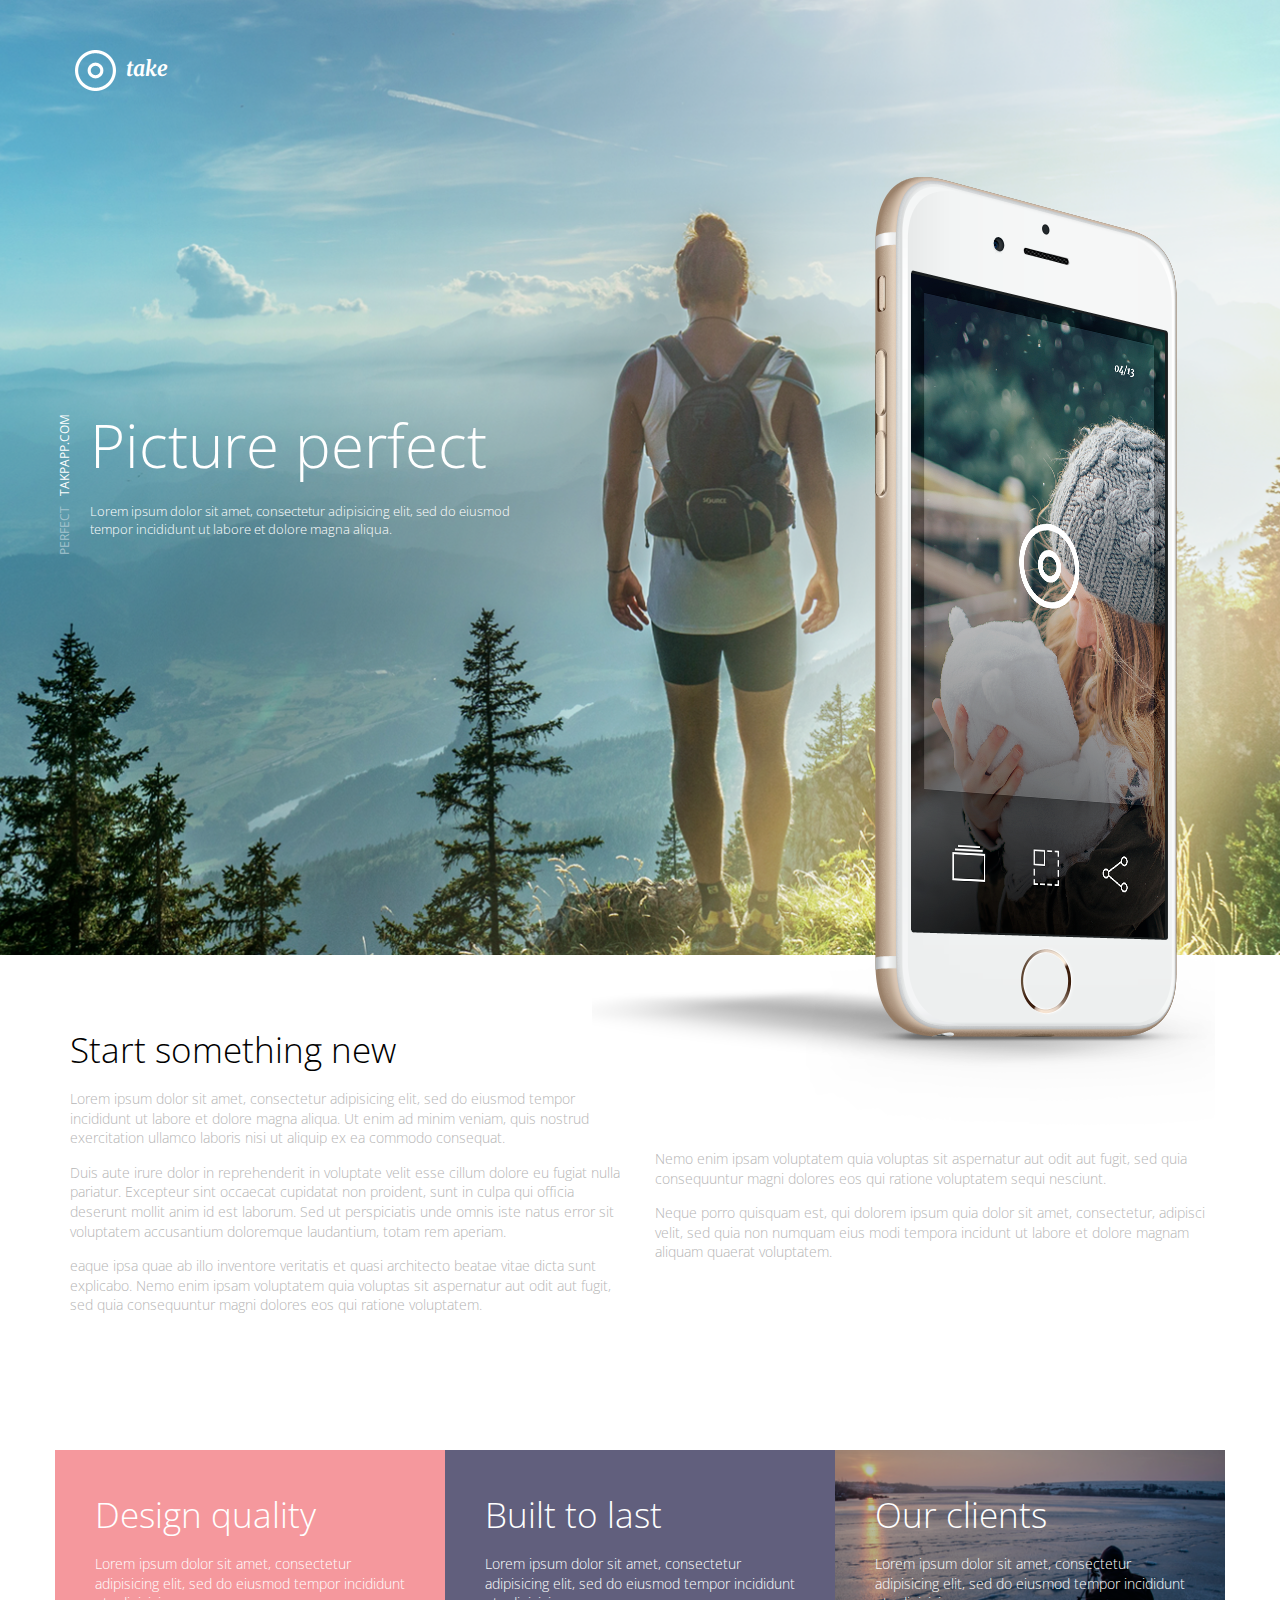
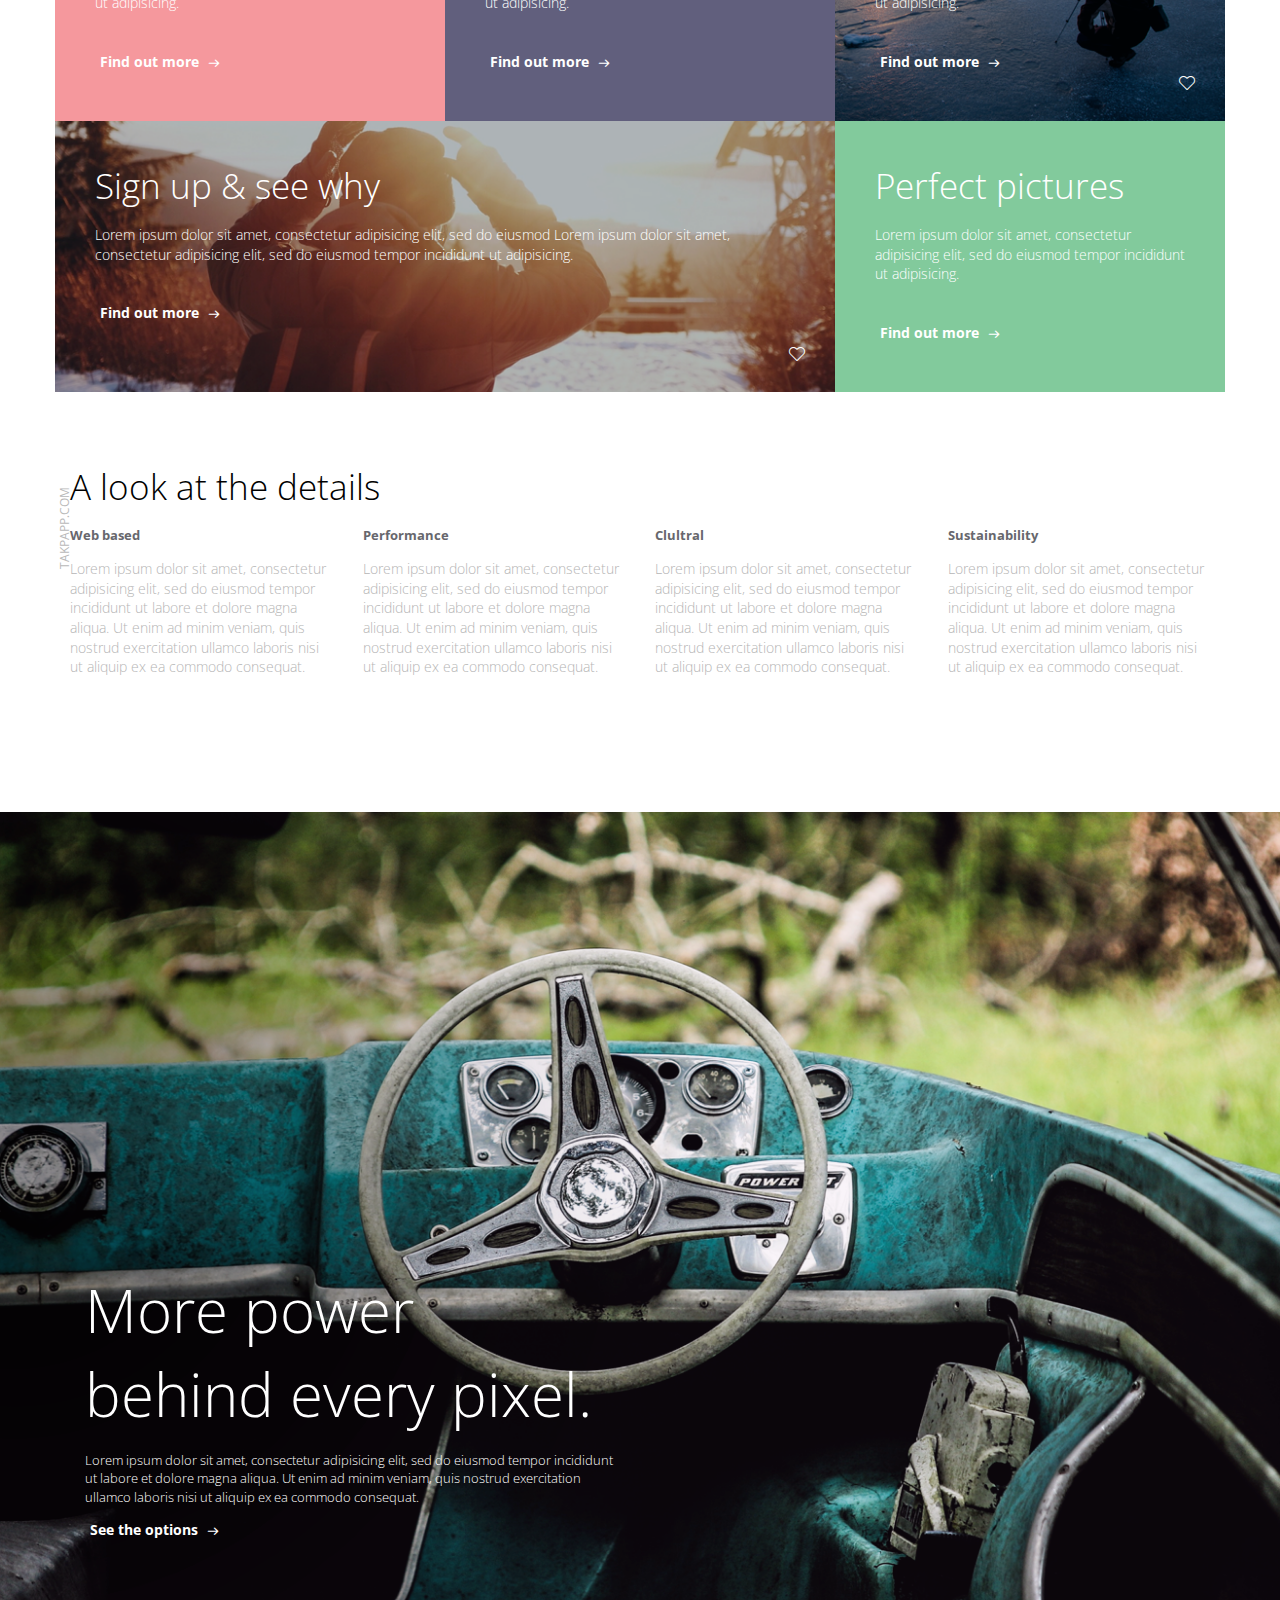
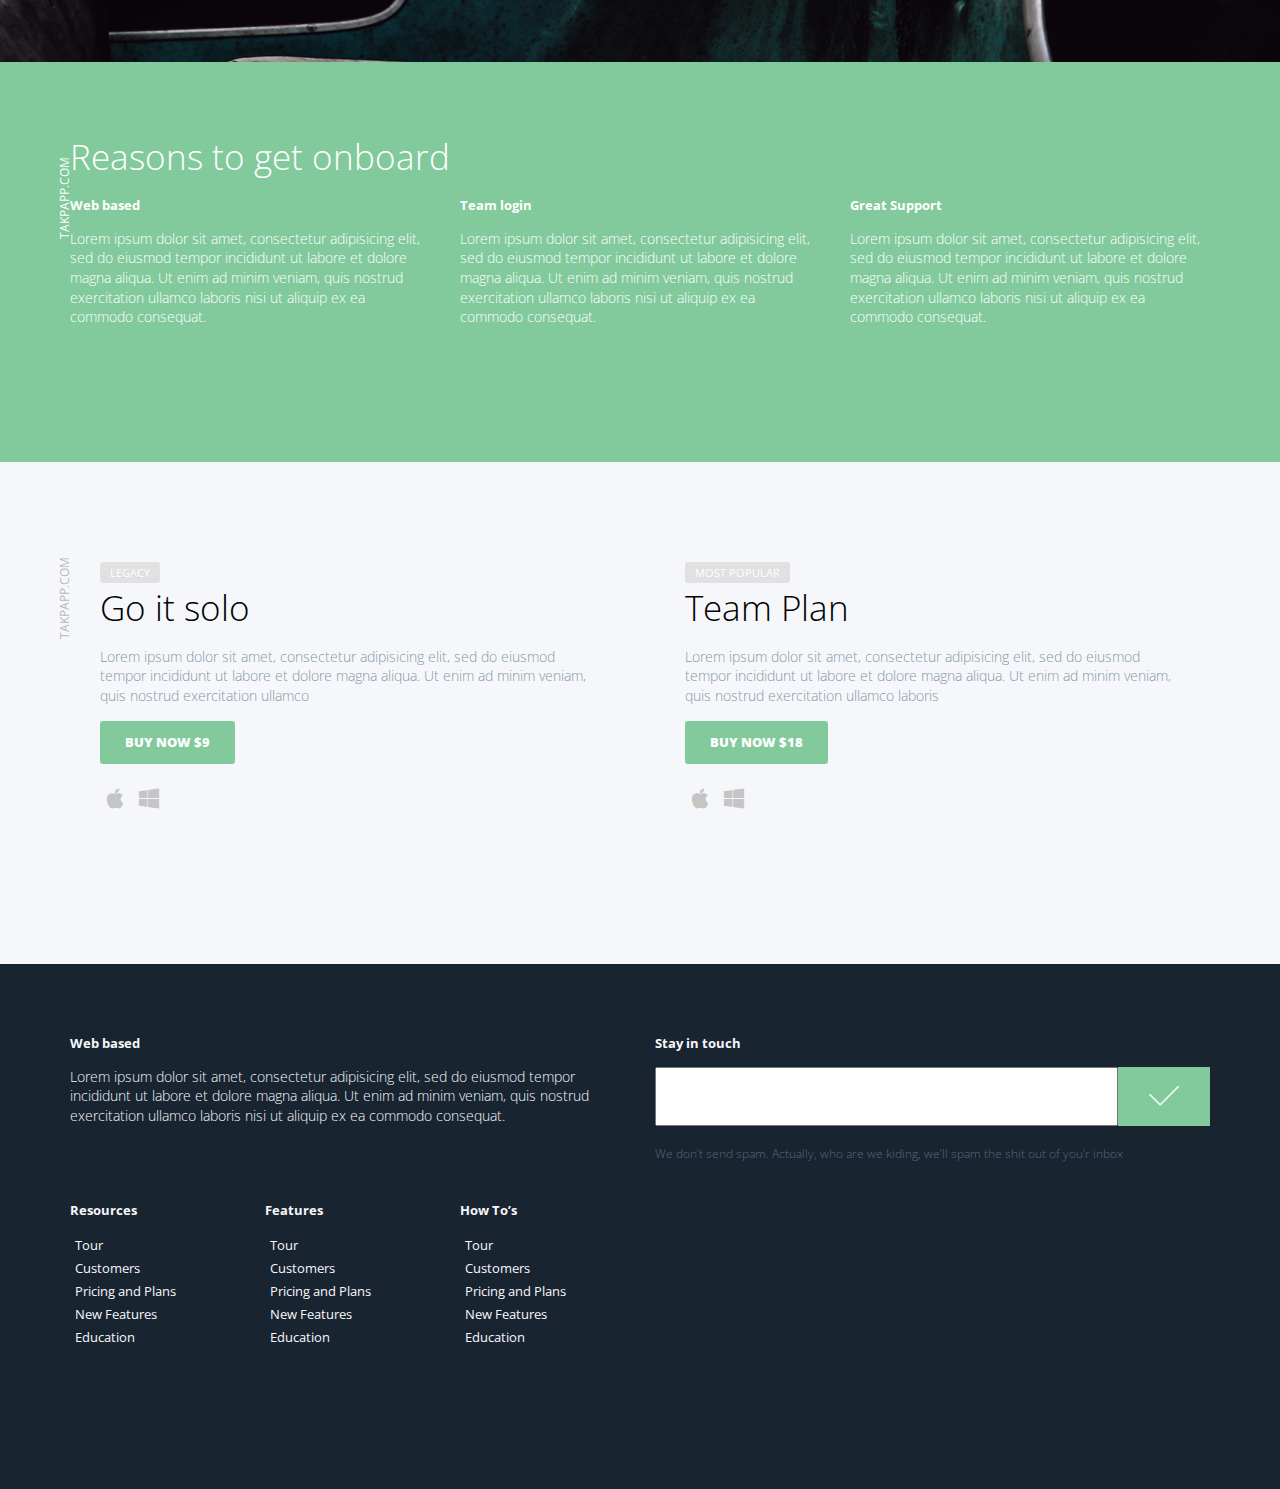
==== commit 9ec606a7: "Add files via upload" ====
--- a/index.html
+++ b/index.html
@@ -188,7 +188,7 @@
 						<div class="content-text">
 							<h2 class="content-head">Go it solo</h2>
 							<p>Lorem ipsum dolor sit amet, consectetur adipisicing elit, sed do eiusmod tempor incididunt ut labore et dolore magna aliqua. Ut enim ad minim veniam, quis nostrud exercitation ullamco</p>
-							<div class="button-wrap"><a class="button button-green" href="#">buy now</a></div>
+							<div class="button-wrap"><a class="button button-green" href="#">buy now $9</a></div>
 							<div class="platforms">
 								<ul>
 									<li class="icon-apple"><a href="#"></a></li>
@@ -204,7 +204,7 @@
 						<div class="content-text">
 							<h2 class="content-head">Team Plan</h2>
 							<p>Lorem ipsum dolor sit amet, consectetur adipisicing elit, sed do eiusmod tempor incididunt ut labore et dolore magna aliqua. Ut enim ad minim veniam, quis nostrud exercitation ullamco laboris</p>
-							<div class="button-wrap"><a class="button button-green" href="#">buy now</a></div>
+							<div class="button-wrap"><a class="button button-green" href="#">buy now $18</a></div>
 							<div class="platforms">
 								<ul>
 									<li class="icon-apple"><a href="#"></a></li>
